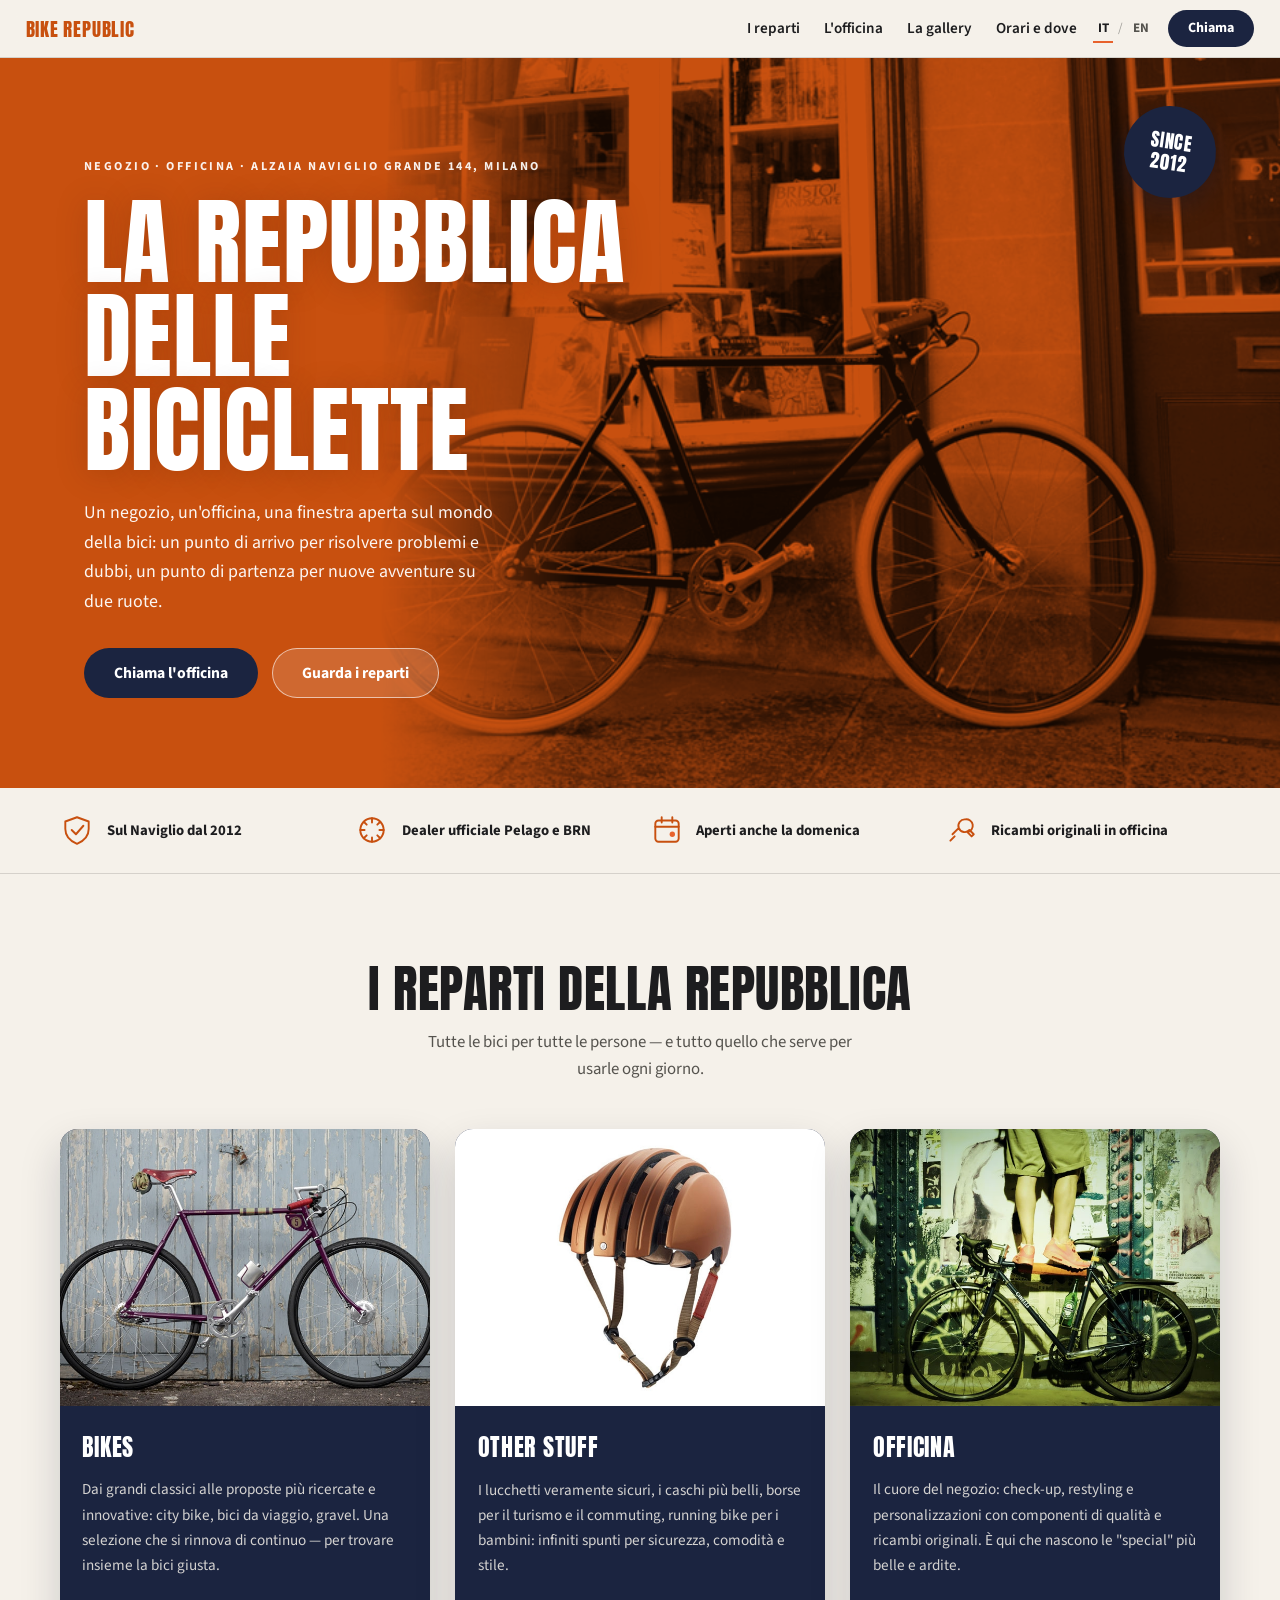
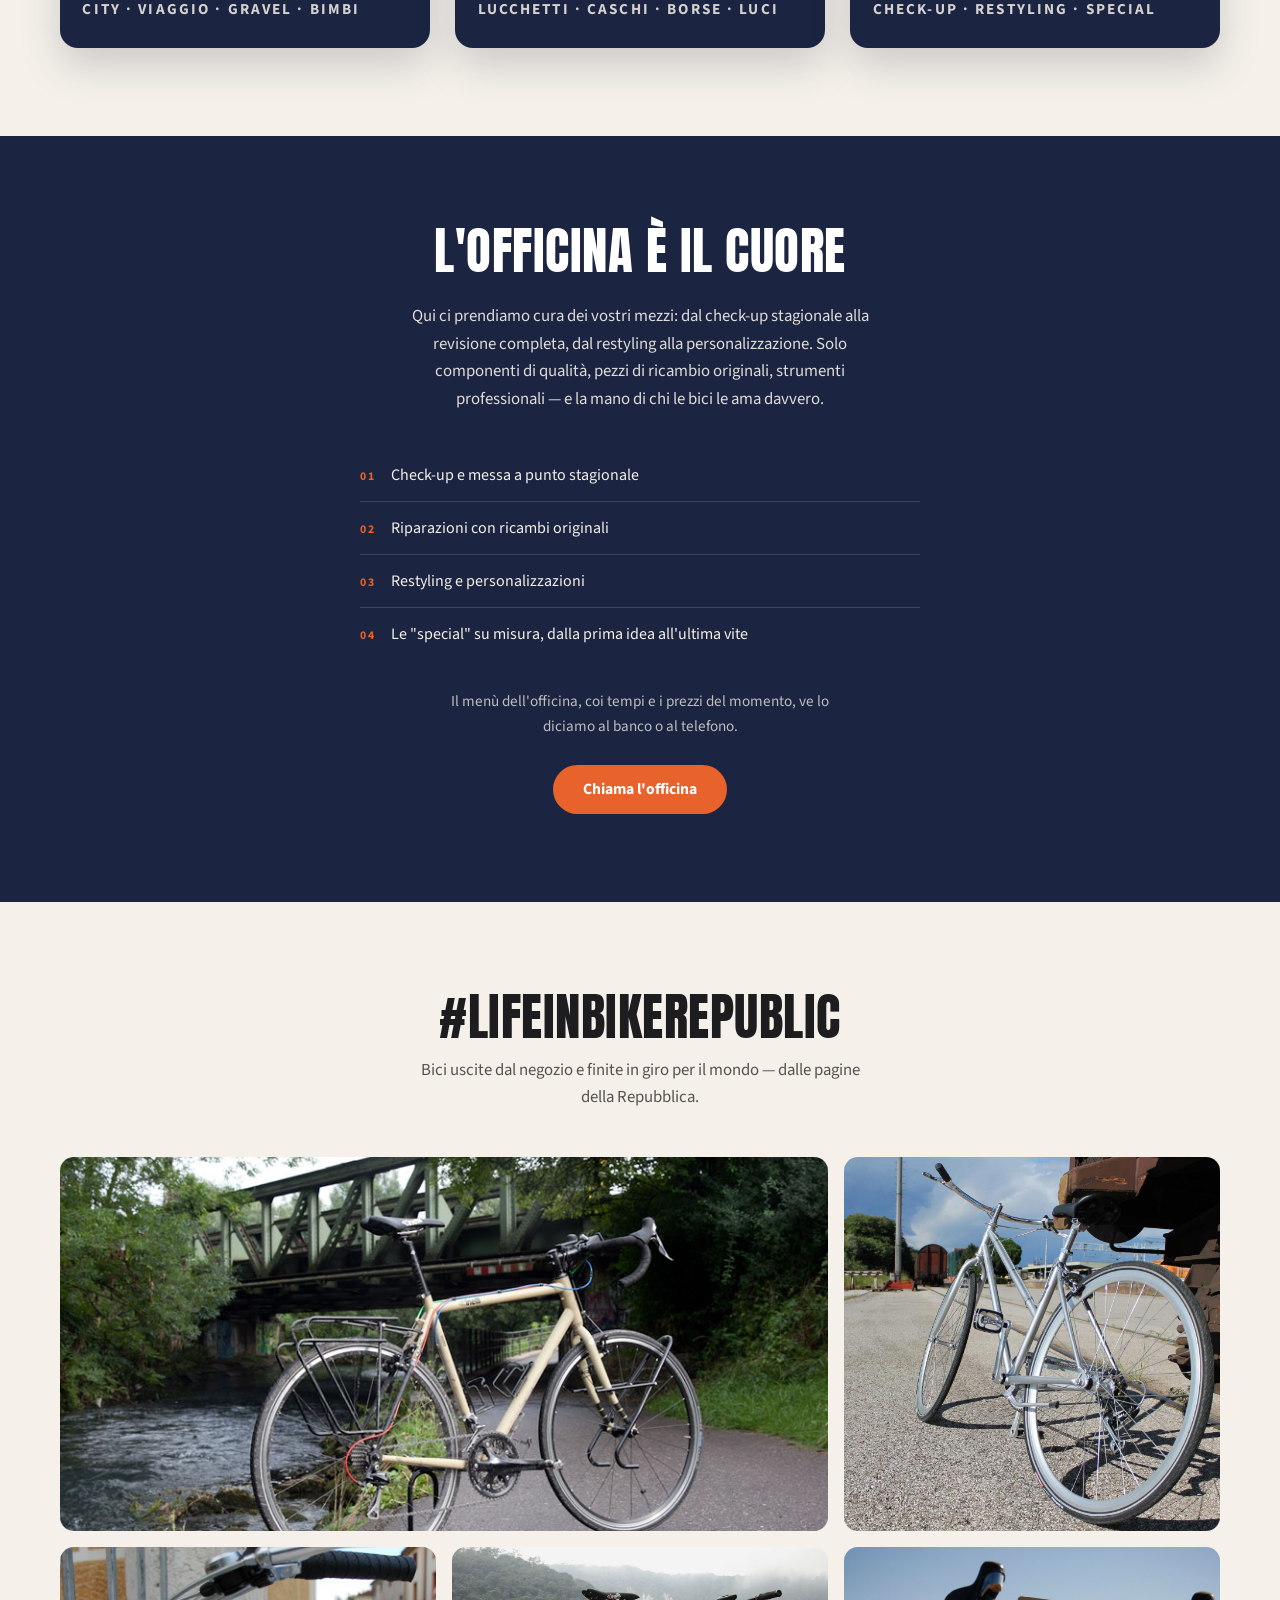
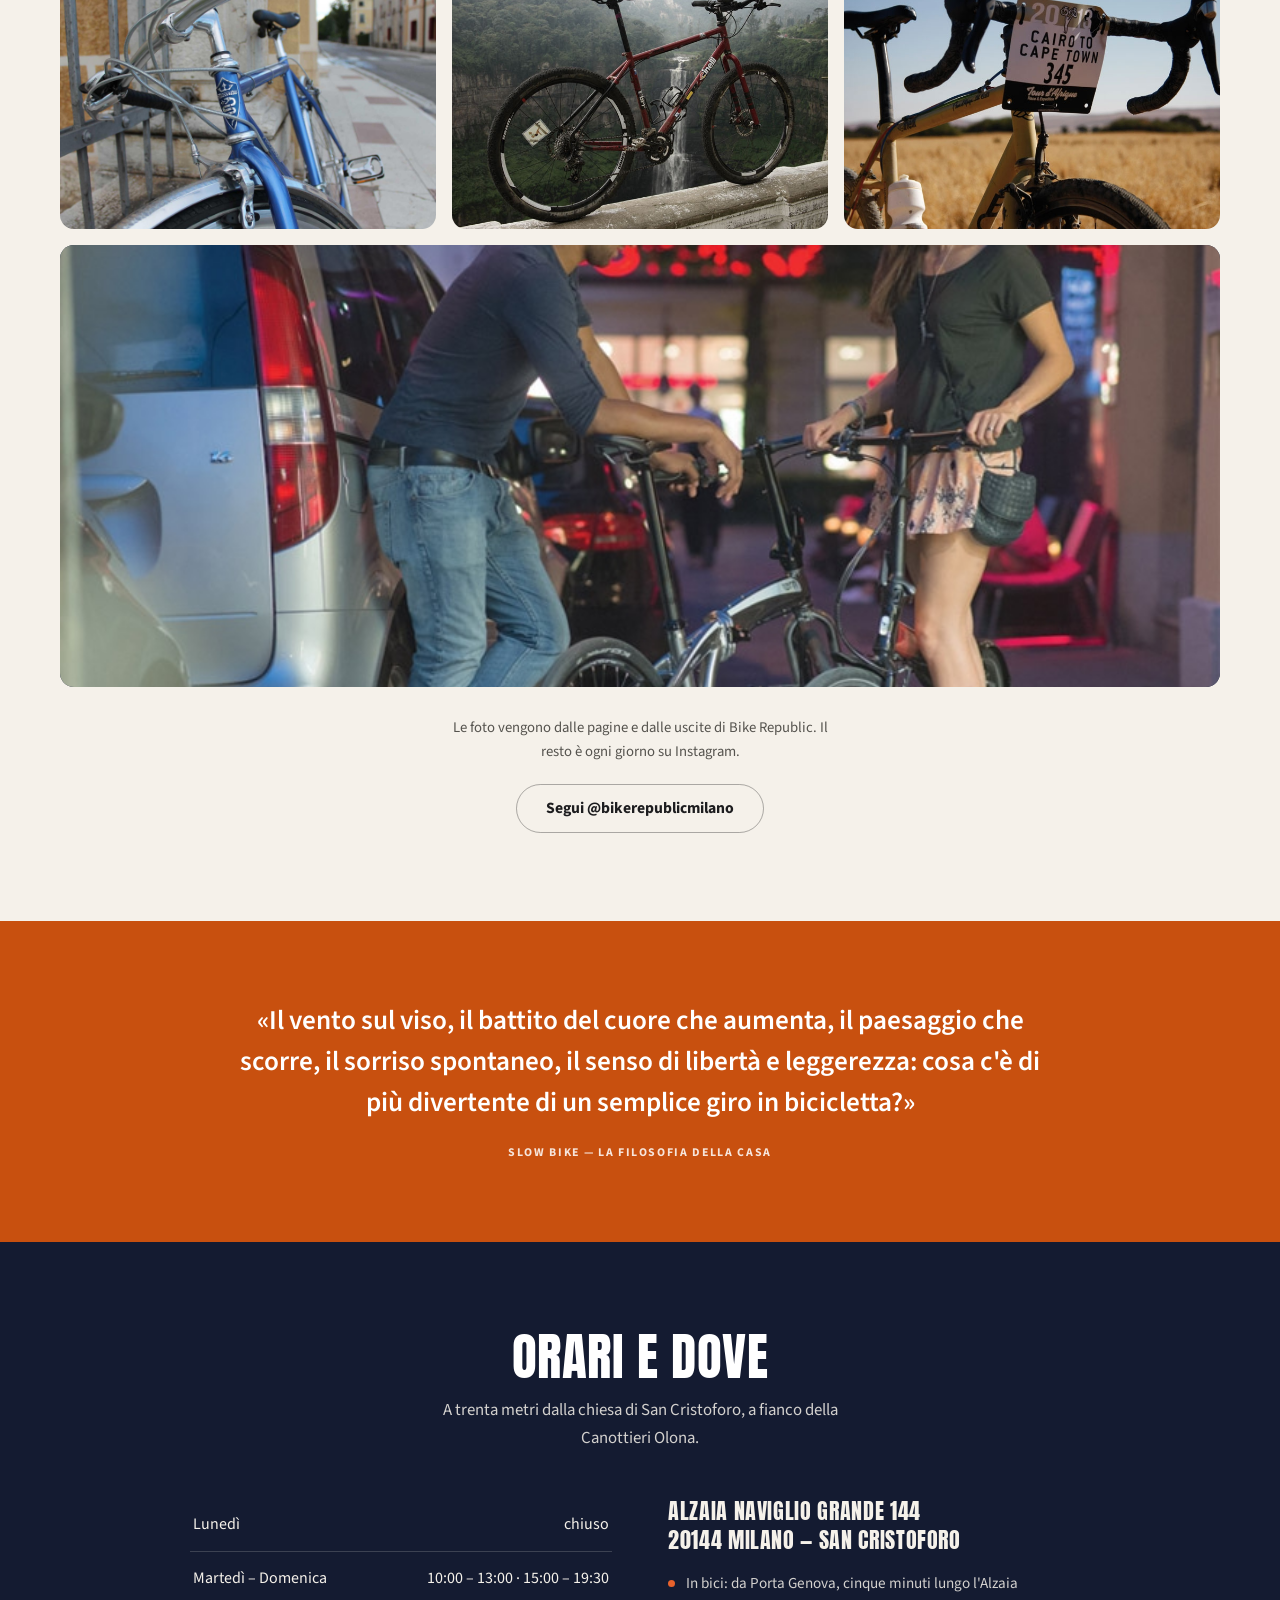
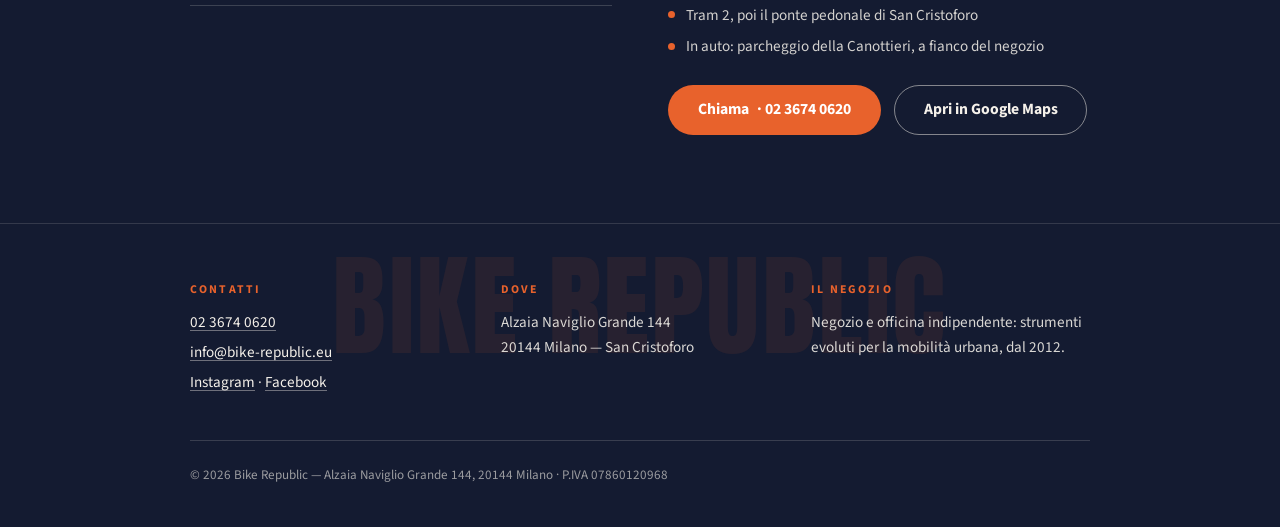
==== index.html @ 8f2ee20e "Sito vetrina Bike Republic: layout bold su brand vero, hero duotone, gallery #lifeinbikerepublic, IT" ====
<!DOCTYPE html>
<html lang="it">
<head>
  <meta charset="UTF-8">
  <meta name="viewport" content="width=device-width, initial-scale=1.0">
  <title>Bike Republic — Negozio e officina di biciclette sul Naviglio Grande, Milano | Since 2012</title>
  <meta name="description" content="Bike Republic: negozio e officina di biciclette indipendente sull'Alzaia Naviglio Grande 144, Milano. Dal 2012 strumenti evoluti per la mobilità urbana: city bike, bici da viaggio, accessori e un'officina con ricambi originali. Aperti anche la domenica.">
  <meta property="og:title" content="Bike Republic — La Repubblica delle Biciclette · Milano">
  <meta property="og:description" content="Negozio e officina indipendente sul Naviglio Grande, dal 2012. Dealer ufficiale Pelago e BRN, aperti anche la domenica.">
  <meta property="og:type" content="website">
  <meta property="og:locale" content="it_IT">
  <meta property="og:url" content="https://rotenzark.github.io/bike-republic/">
  <meta property="og:image" content="https://rotenzark.github.io/bike-republic/og-image.png">
  <meta name="twitter:card" content="summary_large_image">
  <link rel="canonical" href="https://rotenzark.github.io/bike-republic/">
  <meta name="theme-color" content="#E8622C">
  <link rel="icon" href="favicon.svg?v=1" type="image/svg+xml">
  <link rel="icon" href="favicon-32.png?v=1" type="image/png" sizes="32x32">
  <link rel="apple-touch-icon" href="apple-touch-icon.png?v=1">
  <script>document.documentElement.classList.add('js')</script>
  <link rel="preconnect" href="https://fonts.googleapis.com">
  <link rel="preconnect" href="https://fonts.gstatic.com" crossorigin>
  <link href="https://fonts.googleapis.com/css2?family=Anton&family=Source+Sans+3:wght@400;600;700&display=swap" rel="stylesheet">
  <link rel="stylesheet" href="css/style.css?v=1">
  <script type="application/ld+json">
  {
    "@context": "https://schema.org",
    "@type": "BikeStore",
    "name": "Bike Republic",
    "description": "Negozio e officina di biciclette indipendente sul Naviglio Grande, Milano, dal 2012: city bike, bici da viaggio, accessori e officina con ricambi originali. Dealer ufficiale Pelago Bicycles e BRN.",
    "telephone": "+390236740620",
    "email": "info@bike-republic.eu",
    "priceRange": "€€",
    "url": "https://rotenzark.github.io/bike-republic/",
    "image": "https://rotenzark.github.io/bike-republic/og-image.png",
    "sameAs": [
      "https://www.instagram.com/bikerepublicmilano/",
      "https://www.facebook.com/bikerepublicmilano/"
    ],
    "address": {
      "@type": "PostalAddress",
      "streetAddress": "Alzaia Naviglio Grande 144",
      "addressLocality": "Milano",
      "postalCode": "20144",
      "addressRegion": "MI",
      "addressCountry": "IT"
    },
    "areaServed": "Milano Navigli",
    "hasMap": "https://www.google.com/maps/search/?api=1&query=Alzaia+Naviglio+Grande+144%2C+Milano",
    "openingHoursSpecification": [
      { "@type": "OpeningHoursSpecification", "dayOfWeek": ["Tuesday","Wednesday","Thursday","Friday","Saturday","Sunday"], "opens": "10:00", "closes": "13:00" },
      { "@type": "OpeningHoursSpecification", "dayOfWeek": ["Tuesday","Wednesday","Thursday","Friday","Saturday","Sunday"], "opens": "15:00", "closes": "19:30" }
    ]
  }
  </script>
</head>
<body>

  <!-- ============ INTRO "IL TIMBRO DELLA REPUBBLICA" ============ -->
  <div class="intro" id="intro" aria-hidden="true">
    <div class="intro-scena">
      <svg class="intro-timbro" viewBox="0 0 200 200" fill="none" focusable="false">
        <defs>
          <path id="cerchio-testo" d="M100,100 m-72,0 a72,72 0 1,1 144,0 a72,72 0 1,1 -144,0"/>
        </defs>
        <circle class="t-anello" cx="100" cy="100" r="92"/>
        <circle class="t-anello t-fine" cx="100" cy="100" r="56"/>
        <text class="t-testo">
          <textPath href="#cerchio-testo" startOffset="0%" textLength="452" lengthAdjust="spacing">BIKE REPUBLIC · MILANO · SINCE 2012 ·</textPath>
        </text>
        <g class="t-bici">
          <circle cx="78" cy="112" r="16"/>
          <circle cx="126" cy="112" r="16"/>
          <path d="M78 112 L94 88 L114 88 L126 112 M94 88 L102 112 L78 112 M110 82 L118 82 M90 84 L98 84"/>
        </g>
      </svg>
      <p class="intro-riga">La Repubblica delle Biciclette</p>
    </div>
  </div>
  <noscript><style>.intro { display: none; }</style></noscript>

  <a class="skip-link" href="#top" data-i18n="skip">Salta al contenuto</a>

  <header class="topbar">
    <a class="wordmark" href="#top" aria-label="Bike Republic — torna su" data-i18n-aria="aria_top">Bike Republic</a>
    <nav class="nav" aria-label="Navigazione principale" data-i18n-aria="aria_nav">
      <button class="nav-toggle" aria-expanded="false" aria-controls="nav-menu">
        <span class="nav-toggle-bar" aria-hidden="true"></span>
        <span data-i18n="menu">Menu</span>
      </button>
      <ul class="nav-menu" id="nav-menu">
        <li><a href="#reparti" data-i18n="nav_shop">I reparti</a></li>
        <li><a href="#officina" data-i18n="nav_workshop">L'officina</a></li>
        <li><a href="#gallery" data-i18n="nav_gallery">La gallery</a></li>
        <li><a href="#orari" data-i18n="nav_hours">Orari e dove</a></li>
      </ul>
    </nav>
    <div class="topbar-actions">
      <div class="lang-switch" role="group" aria-label="Lingua / Language">
        <button class="lang-btn is-active" data-lang="it" aria-pressed="true">IT</button>
        <span class="lang-sep" aria-hidden="true">/</span>
        <button class="lang-btn" data-lang="en" aria-pressed="false">EN</button>
      </div>
      <a class="btn btn-navy btn-small" href="tel:+390236740620">
        <span data-i18n="call_short">Chiama</span>
      </a>
    </div>
  </header>

  <main id="top">

    <!-- ============ HERO DUOTONE ============ -->
    <section class="hero">
      <div class="hero-duotone" aria-hidden="true">
        <img src="assets/img/hero-bici.jpg" alt="" width="1200" height="900">
      </div>
      <span class="hero-bollo" aria-hidden="true">SINCE<br>2012</span>
      <div class="hero-contenuto">
        <p class="eyebrow" data-i18n="hero_eyebrow">Negozio · officina · Alzaia Naviglio Grande 144, Milano</p>
        <h1 class="hero-titolo" data-i18n="hero_title">La Repubblica delle Biciclette</h1>
        <p class="hero-lead" data-i18n="hero_lead">Un negozio, un'officina, una finestra aperta sul mondo della bici: un punto di arrivo per risolvere problemi e dubbi, un punto di partenza per nuove avventure su due ruote.</p>
        <div class="hero-cta">
          <a class="btn btn-navy" href="tel:+390236740620" data-i18n="call_cta">Chiama l'officina</a>
          <a class="btn btn-velo" href="#reparti" data-i18n="shop_cta">Guarda i reparti</a>
        </div>
      </div>
    </section>

    <!-- ============ FASCIA TRUST ============ -->
    <section class="fiducia">
      <ul class="fiducia-lista">
        <li class="fiducia-voce reveal">
          <svg class="f-icona" viewBox="0 0 32 32" fill="none" aria-hidden="true"><path d="M16 4 L27 8 V15 C27 22 22 26.5 16 29 C10 26.5 5 22 5 15 V8 Z"/><path d="M11 16 L15 20 L22 12"/></svg>
          <p data-i18n="tr1">Sul Naviglio dal 2012</p>
        </li>
        <li class="fiducia-voce reveal">
          <svg class="f-icona" viewBox="0 0 32 32" fill="none" aria-hidden="true"><circle cx="16" cy="16" r="11"/><path d="M16 5 V9 M16 23 V27 M5 16 H9 M23 16 H27 M8.2 8.2 L11 11 M21 21 L23.8 23.8 M23.8 8.2 L21 11 M11 21 L8.2 23.8"/></svg>
          <p data-i18n="tr2">Dealer ufficiale Pelago e BRN</p>
        </li>
        <li class="fiducia-voce reveal">
          <svg class="f-icona" viewBox="0 0 32 32" fill="none" aria-hidden="true"><rect x="5" y="7" width="22" height="20" rx="3"/><path d="M5 13 H27 M11 4 V9 M21 4 V9"/><circle class="pieno" cx="21" cy="20" r="2.5"/></svg>
          <p data-i18n="tr3">Aperti anche la domenica</p>
        </li>
        <li class="fiducia-voce reveal">
          <svg class="f-icona" viewBox="0 0 32 32" fill="none" aria-hidden="true"><path d="M20 6 a6 6 0 1 0 4 10 l4 4 -2 2 -4 -4 a6 6 0 0 0 -2 -12 Z M8 20 L14 14"/><path d="M6 26 L10 22"/></svg>
          <p data-i18n="tr4">Ricambi originali in officina</p>
        </li>
      </ul>
    </section>

    <!-- ============ I REPARTI ============ -->
    <section class="sezione" id="reparti">
      <h2 class="sezione-titolo" data-i18n="rep_title">I reparti della Repubblica</h2>
      <p class="sezione-sub" data-i18n="rep_sub">Tutte le bici per tutte le persone — e tutto quello che serve per usarle ogni giorno.</p>

      <div class="reparti">
        <article class="reparto reveal">
          <div class="reparto-foto"><img src="assets/img/card-bikes.jpg" alt="Bicicletta classica bordeaux appoggiata a una porta di legno azzurra" data-i18n-alt="rp1_alt" width="800" height="600"></div>
          <div class="reparto-corpo">
            <h3 data-i18n="rp1_t">Bikes</h3>
            <p data-i18n="rp1_p">Dai grandi classici alle proposte più ricercate e innovative: city bike, bici da viaggio, gravel. Una selezione che si rinnova di continuo — per trovare insieme la bici giusta.</p>
            <p class="reparto-tag mono" data-i18n="rp1_tag">City · viaggio · gravel · bimbi</p>
          </div>
        </article>
        <article class="reparto reveal">
          <div class="reparto-foto"><img src="assets/img/card-stuff.jpg" alt="Casco pieghevole in pelle color cuoio" data-i18n-alt="rp2_alt" width="800" height="600"></div>
          <div class="reparto-corpo">
            <h3 data-i18n="rp2_t">Other Stuff</h3>
            <p data-i18n="rp2_p">I lucchetti veramente sicuri, i caschi più belli, borse per il turismo e il commuting, running bike per i bambini: infiniti spunti per sicurezza, comodità e stile.</p>
            <p class="reparto-tag mono" data-i18n="rp2_tag">Lucchetti · caschi · borse · luci</p>
          </div>
        </article>
        <article class="reparto reveal">
          <div class="reparto-foto"><img src="assets/img/card-officina.jpg" alt="Bicicletta da viaggio in un angolo urbano notturno" data-i18n-alt="rp3_alt" width="800" height="600"></div>
          <div class="reparto-corpo">
            <h3 data-i18n="rp3_t">Officina</h3>
            <p data-i18n="rp3_p">Il cuore del negozio: check-up, restyling e personalizzazioni con componenti di qualità e ricambi originali. È qui che nascono le "special" più belle e ardite.</p>
            <p class="reparto-tag mono" data-i18n="rp3_tag">Check-up · restyling · special</p>
          </div>
        </article>
      </div>
    </section>

    <!-- ============ L'OFFICINA ============ -->
    <section class="officina" id="officina">
      <div class="officina-inner">
        <h2 class="sezione-titolo sezione-titolo-chiara" data-i18n="ws_title">L'officina è il cuore</h2>
        <p class="officina-testo" data-i18n="ws_p1">Qui ci prendiamo cura dei vostri mezzi: dal check-up stagionale alla revisione completa, dal restyling alla personalizzazione. Solo componenti di qualità, pezzi di ricambio originali, strumenti professionali — e la mano di chi le bici le ama davvero.</p>
        <ul class="officina-voci">
          <li><span class="ov-num mono">01</span><span data-i18n="ws_s1">Check-up e messa a punto stagionale</span></li>
          <li><span class="ov-num mono">02</span><span data-i18n="ws_s2">Riparazioni con ricambi originali</span></li>
          <li><span class="ov-num mono">03</span><span data-i18n="ws_s3">Restyling e personalizzazioni</span></li>
          <li><span class="ov-num mono">04</span><span data-i18n="ws_s4">Le "special" su misura, dalla prima idea all'ultima vite</span></li>
        </ul>
        <p class="officina-nota" data-i18n="ws_note">Il menù dell'officina, coi tempi e i prezzi del momento, ve lo diciamo al banco o al telefono.</p>
        <a class="btn btn-arancio" href="tel:+390236740620" data-i18n="call_cta">Chiama l'officina</a>
      </div>
    </section>

    <!-- ============ LA GALLERY ============ -->
    <section class="sezione" id="gallery">
      <h2 class="sezione-titolo" data-i18n="gal_title">#lifeinbikerepublic</h2>
      <p class="sezione-sub" data-i18n="gal_sub">Bici uscite dal negozio e finite in giro per il mondo — dalle pagine della Repubblica.</p>
      <div class="galleria">
        <figure class="g-foto g-larga reveal"><img src="assets/img/g-fiume.jpg" alt="Bici da viaggio color crema appoggiata a un muretto lungo un fiume, con un ponte di ferro alle spalle" data-i18n-alt="g1_alt" width="1200" height="800"></figure>
        <figure class="g-foto reveal"><img src="assets/img/g-cromata.jpg" alt="City bike cromata su una strada sterrata" data-i18n-alt="g2_alt" width="800" height="600"></figure>
        <figure class="g-foto reveal"><img src="assets/img/g-blu.jpg" alt="Dettaglio del manubrio di una city bike azzurra in strada" data-i18n-alt="g3_alt" width="800" height="600"></figure>
        <figure class="g-foto reveal"><img src="assets/img/g-canyon.jpg" alt="Mountain bike rossa davanti a un canyon con cascata" data-i18n-alt="g4_alt" width="800" height="600"></figure>
        <figure class="g-foto reveal"><img src="assets/img/g-cairo.jpg" alt="Bici da viaggio con targa Cairo to Cape Town in un campo di grano" data-i18n-alt="g5_alt" width="800" height="600"></figure>
        <figure class="g-foto g-piena reveal"><img src="assets/img/g-pieghevole.jpg" alt="Due persone di sera caricano una bici pieghevole vicino a un furgone" data-i18n-alt="g6_alt" width="1200" height="800"></figure>
      </div>
      <p class="galleria-nota" data-i18n="gal_note">Le foto vengono dalle pagine e dalle uscite di Bike Republic. Il resto è ogni giorno su Instagram.</p>
      <div class="galleria-cta">
        <a class="btn btn-quieto" href="https://www.instagram.com/bikerepublicmilano/" target="_blank" rel="noopener" data-i18n="ig_cta">Segui @bikerepublicmilano</a>
      </div>
    </section>

    <!-- ============ SLOW BIKE ============ -->
    <section class="slowbike">
      <blockquote class="slowbike-inner">
        <p data-i18n="slow_q">«Il vento sul viso, il battito del cuore che aumenta, il paesaggio che scorre, il sorriso spontaneo, il senso di libertà e leggerezza: cosa c'è di più divertente di un semplice giro in bicicletta?»</p>
        <cite class="mono" data-i18n="slow_c">Slow bike — la filosofia della casa</cite>
      </blockquote>
    </section>

    <!-- ============ ORARI E DOVE ============ -->
    <section class="sezione sezione-scura" id="orari">
      <h2 class="sezione-titolo sezione-titolo-chiara" data-i18n="hours_title">Orari e dove</h2>
      <p class="sezione-sub sezione-sub-chiara" data-i18n="hours_sub">A trenta metri dalla chiesa di San Cristoforo, a fianco della Canottieri Olona.</p>
      <div class="orari-dove">
        <table class="orari-tabella">
          <caption class="visually-hidden" data-i18n="hours_caption">Orari di apertura</caption>
          <tbody>
            <tr><th scope="row" data-i18n="mon">Lunedì</th><td data-i18n="closed">chiuso</td></tr>
            <tr><th scope="row" data-i18n="tuesun">Martedì – Domenica</th><td>10:00 – 13:00 · 15:00 – 19:30</td></tr>
          </tbody>
        </table>
        <div class="dove">
          <address class="dove-indirizzo">
            Alzaia Naviglio Grande 144<br>
            20144 Milano — San Cristoforo
          </address>
          <ul class="dove-come">
            <li data-i18n="come1">In bici: da Porta Genova, cinque minuti lungo l'Alzaia</li>
            <li data-i18n="come2">Tram 2, poi il ponte pedonale di San Cristoforo</li>
            <li data-i18n="come3">In auto: parcheggio della Canottieri, a fianco del negozio</li>
          </ul>
          <div class="dove-azioni">
            <a class="btn btn-arancio" href="tel:+390236740620"><span data-i18n="call_cta2">Chiama</span>&nbsp;· 02 3674 0620</a>
            <a class="btn btn-quieto-chiaro" href="https://www.google.com/maps/search/?api=1&query=Alzaia+Naviglio+Grande+144%2C+Milano" target="_blank" rel="noopener" data-i18n="maps">Apri in Google Maps</a>
          </div>
        </div>
      </div>
    </section>

  </main>

  <!-- ============ FOOTER ============ -->
  <footer class="footer">
    <p class="footer-wordmark" aria-hidden="true">Bike Republic</p>
    <div class="footer-cols">
      <div>
        <h3 data-i18n="f_contacts">Contatti</h3>
        <p><a href="tel:+390236740620">02 3674 0620</a></p>
        <p><a href="mailto:info@bike-republic.eu">info@bike-republic.eu</a></p>
        <p><a href="https://www.instagram.com/bikerepublicmilano/" target="_blank" rel="noopener">Instagram</a> · <a href="https://www.facebook.com/bikerepublicmilano/" target="_blank" rel="noopener">Facebook</a></p>
      </div>
      <div>
        <h3 data-i18n="f_where">Dove</h3>
        <p>Alzaia Naviglio Grande 144<br>20144 Milano — San Cristoforo</p>
      </div>
      <div>
        <h3 data-i18n="f_what">Il negozio</h3>
        <p data-i18n="f_line">Negozio e officina indipendente: strumenti evoluti per la mobilità urbana, dal 2012.</p>
      </div>
    </div>
    <p class="footer-legal">© <span data-current-year>2026</span> Bike Republic — Alzaia Naviglio Grande 144, 20144 Milano · P.IVA 07860120968</p>
  </footer>

  <script src="js/main.js?v=1"></script>
</body>
</html>
---- css/style.css ----
/* ==========================================================================
   Bike Republic — Alzaia Naviglio Grande 144, Milano
   Layout bold su brand vero: terracotta del logo + navy, hero duotone,
   fascia trust, card reparto scure, gallery #lifeinbikerepublic.
   ========================================================================== */

:root {
  --carta: #F5F1EA;
  --inchiostro: #1D1D1F;
  --grigio: #55534E;
  --arancio: #C8500F;
  --arancio-vivo: #E8622C;
  --arancio-testo: #2A1608;
  --navy: #1B2440;
  --navy-fondo: #141B31;
  --salvia: #A9B4A2;
  --linea: rgba(29, 29, 31, .15);
  --font-display: "Anton", "Arial Narrow", sans-serif;
  --font-testo: "Source Sans 3", "Helvetica Neue", Arial, sans-serif;
}

/* ---------- reset ---------- */

*, *::before, *::after { box-sizing: border-box; }

html {
  scroll-behavior: smooth;
  -webkit-text-size-adjust: 100%;
}

body {
  margin: 0;
  font-family: var(--font-testo);
  font-size: 1.02rem;
  line-height: 1.65;
  color: var(--inchiostro);
  background: var(--carta);
}

img { max-width: 100%; height: auto; display: block; }

h1, h2, h3, p, ul, blockquote, figure { margin: 0; }
ul { padding: 0; list-style: none; }
figure { padding: 0; }

a { color: inherit; }

:focus-visible {
  outline: 2px solid var(--arancio);
  outline-offset: 3px;
  border-radius: 2px;
}

.hero :focus-visible,
.officina :focus-visible,
.sezione-scura :focus-visible,
.footer :focus-visible {
  outline-color: #fff;
}

.visually-hidden {
  position: absolute;
  width: 1px; height: 1px;
  margin: -1px; padding: 0;
  overflow: hidden;
  clip: rect(0 0 0 0);
  white-space: nowrap;
  border: 0;
}

.skip-link {
  position: absolute;
  top: -100px; left: 1rem;
  z-index: 2000;
  padding: .6rem 1rem;
  background: var(--inchiostro);
  color: var(--carta);
  border-radius: 4px;
  text-decoration: none;
}
.skip-link:focus { top: .5rem; }

.mono {
  font-weight: 700;
  font-size: .74rem;
  letter-spacing: .14em;
  text-transform: uppercase;
}

/* ---------- bottoni ---------- */

.btn {
  display: inline-flex;
  align-items: center;
  justify-content: center;
  gap: .35em;
  padding: .9rem 1.8rem;
  border: 1px solid transparent;
  border-radius: 999px;
  font-family: var(--font-testo);
  font-weight: 700;
  font-size: .98rem;
  line-height: 1.2;
  text-decoration: none;
  cursor: pointer;
  transition: background-color .2s ease, border-color .2s ease, color .2s ease, transform .15s ease;
}
.btn:hover { transform: translateY(-1px); }
.btn:active { transform: translateY(0); }

.btn-small { padding: .55rem 1.2rem; font-size: .88rem; }

.btn-navy { background: var(--navy); color: #fff; }
.btn-navy:hover { background: var(--navy-fondo); }

.btn-arancio { background: var(--arancio-vivo); color: #fff; }
.btn-arancio:hover { background: var(--arancio); }

.btn-velo {
  background: rgba(255, 255, 255, .14);
  color: #fff;
  border-color: rgba(255, 255, 255, .6);
}
.btn-velo:hover { border-color: #fff; background: rgba(255, 255, 255, .22); }

.btn-quieto {
  background: transparent;
  color: var(--inchiostro);
  border-color: rgba(29, 29, 31, .35);
}
.btn-quieto:hover { border-color: var(--inchiostro); }

.btn-quieto-chiaro {
  background: transparent;
  color: var(--carta);
  border-color: rgba(245, 241, 234, .5);
}
.btn-quieto-chiaro:hover { border-color: var(--carta); }

/* ---------- intro "il timbro della repubblica" ---------- */

.intro {
  position: fixed;
  inset: 0;
  z-index: 1000;
  display: flex;
  align-items: center;
  justify-content: center;
  padding: 1.5rem;
  background: var(--navy);
  transition: opacity .55s ease;
}
.intro--via { opacity: 0; }

.intro-scena { text-align: center; }

.intro-timbro {
  width: clamp(170px, 32vw, 230px);
  height: auto;
  margin: 0 auto;
  animation: timbra .7s cubic-bezier(.2, 1.4, .4, 1) .15s both;
}

.t-anello {
  stroke: var(--arancio-vivo);
  stroke-width: 5;
}
.t-fine { stroke-width: 2; }

.t-testo {
  font-family: var(--font-testo);
  font-weight: 700;
  font-size: 13.5px;
  letter-spacing: .24em;
  fill: var(--arancio-vivo);
}

.t-bici circle,
.t-bici path {
  stroke: var(--arancio-vivo);
  stroke-width: 3;
  stroke-linecap: round;
  stroke-linejoin: round;
}

@keyframes timbra {
  0%   { opacity: 0; transform: scale(1.7) rotate(-14deg); }
  100% { opacity: 1; transform: scale(1) rotate(-6deg); }
}

.intro-riga {
  margin-top: 1.3rem;
  font-weight: 700;
  font-size: .78rem;
  letter-spacing: .24em;
  text-transform: uppercase;
  color: rgba(245, 241, 234, .85);
  opacity: 0;
  animation: sale .5s ease-out .9s forwards;
}

@keyframes sale {
  from { opacity: 0; transform: translateY(10px); }
  to   { opacity: 1; transform: none; }
}

.intro-lock { overflow: hidden; }

/* ---------- topbar ---------- */

.topbar {
  position: sticky;
  top: 0;
  z-index: 100;
  display: flex;
  align-items: center;
  gap: 1rem;
  padding: .65rem clamp(1rem, 3vw, 1.6rem);
  background: rgba(245, 241, 234, .93);
  -webkit-backdrop-filter: blur(8px);
  backdrop-filter: blur(8px);
  border-bottom: 1px solid var(--linea);
}

.wordmark {
  font-family: var(--font-display);
  font-size: 1.2rem;
  letter-spacing: .04em;
  text-transform: uppercase;
  text-decoration: none;
  color: var(--arancio);
  white-space: nowrap;
}

.nav { margin-left: auto; }

.nav-toggle {
  display: none;
  align-items: center;
  gap: .5rem;
  padding: .45rem .9rem;
  background: transparent;
  border: 1px solid rgba(29, 29, 31, .35);
  border-radius: 999px;
  font-family: var(--font-testo);
  font-weight: 700;
  font-size: .85rem;
  color: var(--inchiostro);
  cursor: pointer;
}

.nav-toggle-bar {
  width: 16px;
  height: 2px;
  background: currentColor;
  box-shadow: 0 5px 0 currentColor, 0 -5px 0 currentColor;
}

.nav-menu {
  display: flex;
  align-items: center;
  gap: clamp(.9rem, 2vw, 1.5rem);
}

.nav-menu a {
  font-size: .95rem;
  font-weight: 600;
  text-decoration: none;
  color: var(--inchiostro);
  padding: .3rem 0;
  border-bottom: 2px solid transparent;
}
.nav-menu a:hover { border-bottom-color: var(--arancio-vivo); }

.topbar-actions {
  display: flex;
  align-items: center;
  gap: .9rem;
}

.lang-switch {
  display: flex;
  align-items: center;
  gap: .3rem;
  font-size: .82rem;
}

.lang-btn {
  background: none;
  border: none;
  padding: .25rem .3rem;
  font-family: var(--font-testo);
  font-weight: 700;
  font-size: .82rem;
  color: var(--grigio);
  cursor: pointer;
  border-bottom: 2px solid transparent;
}
.lang-btn.is-active {
  color: var(--inchiostro);
  border-bottom-color: var(--arancio-vivo);
}
.lang-sep { color: rgba(29, 29, 31, .4); }

@media (max-width: 920px) {
  .nav-toggle { display: inline-flex; }
  .nav-menu {
    display: none;
    position: absolute;
    top: 100%;
    left: 0; right: 0;
    flex-direction: column;
    align-items: stretch;
    gap: 0;
    padding: .6rem 1.2rem 1rem;
    background: var(--carta);
    border-bottom: 1px solid var(--linea);
    box-shadow: 0 14px 28px rgba(29, 29, 31, .12);
  }
  .nav.is-open .nav-menu { display: flex; }
  .nav-menu a {
    padding: .7rem .2rem;
    border-bottom: 1px solid rgba(29, 29, 31, .08);
  }
  .nav-menu li:last-child a { border-bottom-color: transparent; }
}

@media (max-width: 560px) {
  .wordmark { font-size: 1rem; }
  .topbar { gap: .6rem; }
}

/* ---------- hero duotone ---------- */

.hero {
  position: relative;
  background: var(--arancio);
  color: #fff;
  overflow: hidden;
}

.hero-duotone {
  position: absolute;
  inset: 0;
  display: flex;
  align-items: center;
  justify-content: flex-end;
}

.hero-duotone img {
  width: min(72%, 900px);
  height: 100%;
  object-fit: cover;
  object-position: center;
  filter: grayscale(1) contrast(1.08) brightness(1.02);
  mix-blend-mode: multiply;
  opacity: .9;
  -webkit-mask-image: linear-gradient(to right, transparent 0%, black 22%);
  mask-image: linear-gradient(to right, transparent 0%, black 22%);
}

.hero-bollo {
  position: absolute;
  top: clamp(1.4rem, 4vw, 3rem);
  right: clamp(1.4rem, 5vw, 4rem);
  z-index: 2;
  display: inline-flex;
  align-items: center;
  justify-content: center;
  width: 92px;
  height: 92px;
  border-radius: 50%;
  background: var(--navy);
  color: #fff;
  font-family: var(--font-display);
  font-size: 1.15rem;
  line-height: 1.15;
  letter-spacing: .05em;
  text-align: center;
  transform: rotate(8deg);
  box-shadow: 0 10px 26px rgba(20, 27, 49, .35);
}

.hero-contenuto {
  position: relative;
  z-index: 1;
  max-width: 1160px;
  margin: 0 auto;
  padding: clamp(4.5rem, 11vh, 7.5rem) 1.5rem clamp(4rem, 10vh, 6.5rem);
}

.eyebrow {
  font-weight: 700;
  font-size: .76rem;
  letter-spacing: .2em;
  text-transform: uppercase;
  color: rgba(255, 255, 255, .92);
}

.hero-titolo {
  margin-top: 1.1rem;
  max-width: 12ch;
  font-family: var(--font-display);
  font-weight: 400;
  font-size: clamp(2.9rem, 9vw, 6rem);
  line-height: .98;
  letter-spacing: .01em;
  text-transform: uppercase;
  color: #fff;
  text-shadow: 0 3px 30px rgba(90, 30, 0, .25);
}

.hero-lead {
  max-width: 46ch;
  margin-top: 1.3rem;
  font-size: 1.12rem;
  color: rgba(255, 255, 255, .95);
}

.hero-cta {
  display: flex;
  flex-wrap: wrap;
  gap: .9rem;
  margin-top: 2rem;
}

@media (max-width: 720px) {
  .hero-duotone img {
    width: 100%;
    opacity: .45;
    -webkit-mask-image: none;
    mask-image: none;
  }
  .hero-bollo { width: 74px; height: 74px; font-size: .95rem; }
}

/* ---------- fascia trust ---------- */

.fiducia {
  background: var(--carta);
  border-bottom: 1px solid var(--linea);
  padding: 1.6rem 1.5rem;
}

.fiducia-lista {
  display: grid;
  grid-template-columns: repeat(4, 1fr);
  gap: 1.2rem;
  max-width: 1160px;
  margin: 0 auto;
}

.fiducia-voce {
  display: flex;
  align-items: center;
  gap: .8rem;
}

.f-icona {
  width: 34px;
  height: 34px;
  flex: none;
  stroke: var(--arancio);
  stroke-width: 1.8;
  stroke-linecap: round;
  stroke-linejoin: round;
}
.f-icona .pieno { fill: var(--arancio-vivo); stroke: none; }

.fiducia-voce p {
  font-weight: 700;
  font-size: .92rem;
  line-height: 1.3;
}

@media (max-width: 860px) {
  .fiducia-lista { grid-template-columns: repeat(2, 1fr); }
}
@media (max-width: 480px) {
  .fiducia-lista { grid-template-columns: 1fr; max-width: 300px; }
}

/* ---------- sezioni ---------- */

.sezione {
  padding: clamp(3.5rem, 8vw, 5.5rem) 1.5rem;
}

.sezione-titolo {
  font-family: var(--font-display);
  font-weight: 400;
  font-size: clamp(2rem, 5.5vw, 3.2rem);
  line-height: 1.05;
  letter-spacing: .01em;
  text-transform: uppercase;
  text-align: center;
}

.sezione-titolo-chiara { color: #fff; }

.sezione-sub {
  max-width: 56ch;
  margin: .8rem auto 0;
  font-size: 1.05rem;
  text-align: center;
  color: var(--grigio);
}

.sezione-sub-chiara { color: rgba(245, 241, 234, .85); }

/* ---------- i reparti ---------- */

.reparti {
  display: grid;
  grid-template-columns: repeat(3, 1fr);
  gap: 1.6rem;
  max-width: 1160px;
  margin: 2.8rem auto 0;
}

.reparto {
  display: flex;
  flex-direction: column;
  background: var(--navy);
  color: #fff;
  border-radius: 18px;
  overflow: hidden;
  box-shadow: 0 18px 40px rgba(20, 27, 49, .18);
}

.reparto-foto {
  aspect-ratio: 4 / 3;
  overflow: hidden;
}

.reparto-foto img {
  width: 100%;
  height: 100%;
  object-fit: cover;
  transition: transform .5s ease;
}

@media (prefers-reduced-motion: no-preference) {
  .reparto:hover .reparto-foto img { transform: scale(1.05); }
}

.reparto-corpo {
  display: flex;
  flex-direction: column;
  gap: .6rem;
  padding: 1.4rem 1.4rem 1.6rem;
  flex: 1;
}

.reparto h3 {
  font-family: var(--font-display);
  font-weight: 400;
  font-size: 1.5rem;
  letter-spacing: .03em;
  text-transform: uppercase;
}

.reparto-corpo p {
  font-size: .95rem;
  color: rgba(245, 241, 234, .85);
}

.reparto-tag {
  margin-top: auto;
  padding-top: .6rem;
  color: var(--arancio-vivo);
}

@media (max-width: 900px) {
  .reparti { grid-template-columns: 1fr; max-width: 480px; }
}

/* ---------- l'officina ---------- */

.officina {
  background: var(--navy);
  color: var(--carta);
  padding: clamp(3.5rem, 8vw, 5.5rem) 1.5rem;
}

.officina-inner {
  max-width: 760px;
  margin: 0 auto;
  text-align: center;
}

.officina-testo {
  max-width: 60ch;
  margin: 1.6rem auto 0;
  font-size: 1.05rem;
  color: rgba(245, 241, 234, .9);
}

.officina-voci {
  display: grid;
  max-width: 560px;
  margin: 2.2rem auto 0;
  text-align: left;
}

.officina-voci li {
  display: flex;
  align-items: baseline;
  gap: 1rem;
  padding: .8rem 0;
  border-bottom: 1px solid rgba(245, 241, 234, .16);
  font-size: 1rem;
}
.officina-voci li:last-child { border-bottom: none; }

.ov-num { color: var(--arancio-vivo); }

.officina-nota {
  margin: 1.8rem auto 1.6rem;
  max-width: 52ch;
  font-size: .95rem;
  color: rgba(245, 241, 234, .75);
}

/* ---------- la gallery ---------- */

.galleria {
  display: grid;
  grid-template-columns: repeat(3, 1fr);
  gap: 1rem;
  max-width: 1160px;
  margin: 2.8rem auto 0;
}

.g-foto {
  border-radius: 14px;
  overflow: hidden;
  background: var(--navy);
}

.g-foto img {
  width: 100%;
  height: 100%;
  aspect-ratio: 4 / 3;
  object-fit: cover;
  transition: transform .5s ease;
}

.g-larga { grid-column: span 2; }
.g-larga img { aspect-ratio: 8 / 3.9; }

.g-piena { grid-column: 1 / -1; }
.g-piena img { aspect-ratio: 21 / 8; object-position: center 35%; }

@media (prefers-reduced-motion: no-preference) {
  .g-foto:hover img { transform: scale(1.04); }
}

.galleria-nota {
  margin: 1.8rem auto 0;
  max-width: 56ch;
  text-align: center;
  font-size: .92rem;
  color: var(--grigio);
}

.galleria-cta {
  display: flex;
  justify-content: center;
  margin-top: 1.2rem;
}

@media (max-width: 760px) {
  .galleria { grid-template-columns: 1fr 1fr; }
  .g-larga { grid-column: span 2; }
  .g-larga img { aspect-ratio: 16 / 9; }
}

/* ---------- slow bike ---------- */

.slowbike {
  background: var(--arancio);
  color: #fff;
  padding: clamp(3.5rem, 8vw, 5rem) 1.5rem;
}

.slowbike-inner {
  max-width: 820px;
  margin: 0 auto;
  text-align: center;
}

.slowbike-inner p {
  font-family: var(--font-testo);
  font-weight: 600;
  font-size: clamp(1.25rem, 3vw, 1.7rem);
  line-height: 1.5;
}

.slowbike-inner cite {
  display: block;
  margin-top: 1.2rem;
  font-style: normal;
  color: rgba(255, 255, 255, .85);
}

/* ---------- orari e dove ---------- */

.sezione-scura {
  background: var(--navy-fondo);
  color: var(--carta);
}

.orari-dove {
  display: grid;
  grid-template-columns: minmax(0, 1fr) minmax(0, 1fr);
  gap: clamp(2rem, 5vw, 3.5rem);
  max-width: 900px;
  margin: 2.8rem auto 0;
  align-items: start;
}

.orari-tabella {
  width: 100%;
  border-collapse: collapse;
  font-size: 1rem;
}

.orari-tabella th,
.orari-tabella td {
  padding: .85rem .2rem;
  border-bottom: 1px solid rgba(245, 241, 234, .18);
  text-align: left;
  font-weight: 400;
}

.orari-tabella td { text-align: right; font-variant-numeric: tabular-nums; }

.dove-indirizzo {
  font-family: var(--font-display);
  font-style: normal;
  font-weight: 400;
  font-size: 1.35rem;
  letter-spacing: .03em;
  text-transform: uppercase;
  line-height: 1.35;
}

.dove-come {
  display: grid;
  gap: .4rem;
  margin-top: 1rem;
  font-size: .95rem;
  color: rgba(245, 241, 234, .85);
}

.dove-come li {
  padding-left: 1.1rem;
  position: relative;
}
.dove-come li::before {
  content: "";
  position: absolute;
  left: 0;
  top: .55em;
  width: 7px;
  height: 7px;
  border-radius: 50%;
  background: var(--arancio-vivo);
}

.dove-azioni {
  display: flex;
  flex-wrap: wrap;
  gap: .8rem;
  margin-top: 1.6rem;
}

@media (max-width: 760px) {
  .orari-dove { grid-template-columns: 1fr; max-width: 480px; }
}

/* ---------- footer ---------- */

.footer {
  position: relative;
  padding: 3.5rem 1.5rem 2.5rem;
  background: var(--navy-fondo);
  color: var(--carta);
  border-top: 1px solid rgba(245, 241, 234, .14);
  overflow: hidden;
}

.footer-wordmark {
  position: absolute;
  top: -.6rem;
  left: 50%;
  transform: translateX(-50%);
  font-family: var(--font-display);
  font-size: clamp(3.4rem, 11vw, 7rem);
  letter-spacing: .02em;
  text-transform: uppercase;
  white-space: nowrap;
  color: rgba(232, 98, 44, .09);
  pointer-events: none;
  user-select: none;
}

.footer-cols {
  position: relative;
  display: grid;
  grid-template-columns: repeat(3, 1fr);
  gap: 2rem;
  max-width: 900px;
  margin: 0 auto;
}

.footer-cols h3 {
  font-weight: 700;
  font-size: .74rem;
  letter-spacing: .18em;
  text-transform: uppercase;
  color: var(--arancio-vivo);
  margin-bottom: .7rem;
}

.footer-cols p {
  font-size: .95rem;
  color: rgba(245, 241, 234, .88);
  margin-bottom: .3rem;
}

.footer-cols a {
  color: var(--carta);
  text-decoration-color: rgba(245, 241, 234, .4);
  text-underline-offset: 3px;
}
.footer-cols a:hover { text-decoration-color: var(--carta); }

.footer-legal {
  position: relative;
  max-width: 900px;
  margin: 2.5rem auto 0;
  padding-top: 1.5rem;
  border-top: 1px solid rgba(245, 241, 234, .16);
  font-size: .82rem;
  color: rgba(245, 241, 234, .6);
}

@media (max-width: 760px) {
  .footer-cols { grid-template-columns: 1fr; gap: 1.6rem; }
}

/* ---------- reveal on scroll ---------- */
/* Lo stato nascosto esiste solo se il JS è partito (classe .js sul root)
   e solo se l'utente non preferisce il movimento ridotto. */

@media (prefers-reduced-motion: no-preference) {
  .js .reveal {
    opacity: 0;
    transform: translateY(18px);
    transition: opacity .6s ease, transform .6s ease;
  }
  .js .reveal.is-visible {
    opacity: 1;
    transform: none;
  }
}

@media (prefers-reduced-motion: reduce) {
  html { scroll-behavior: auto; }
  .btn, .btn:hover { transform: none; transition: none; }
  .intro { display: none; }
}
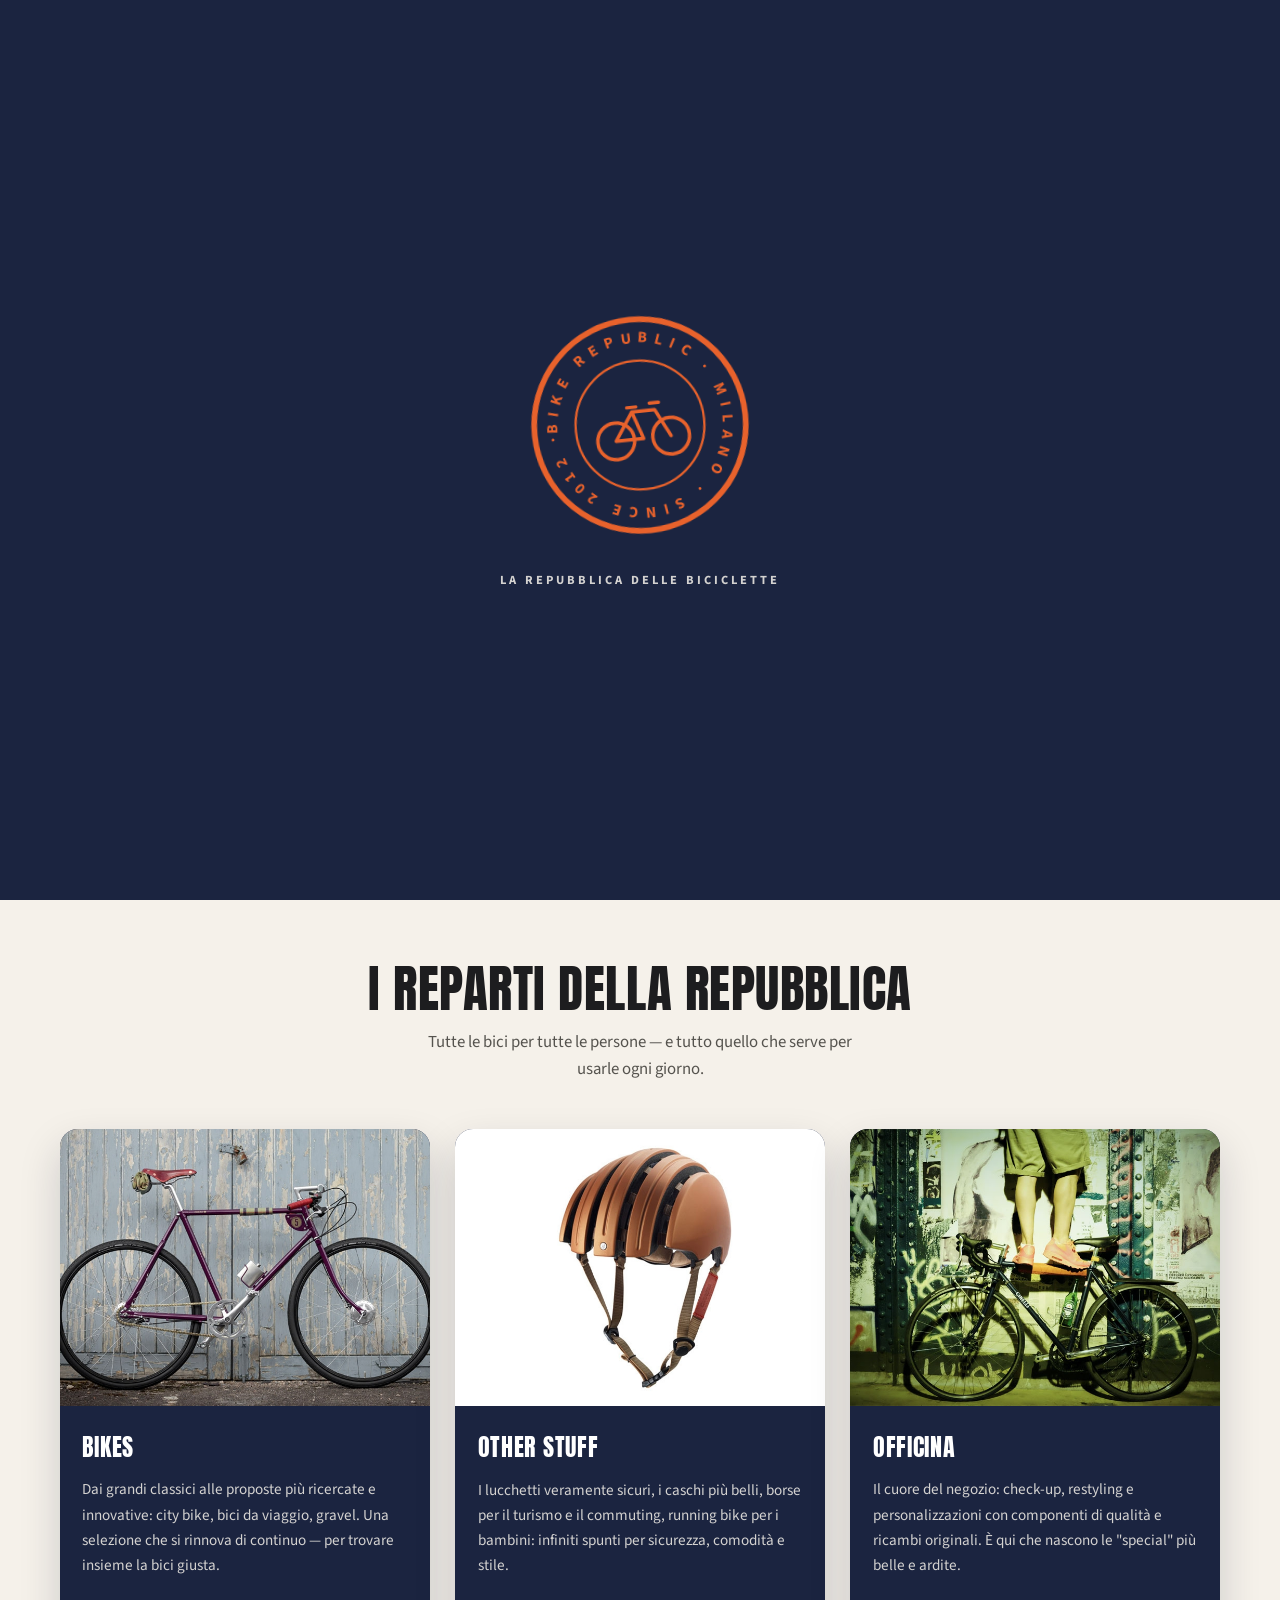
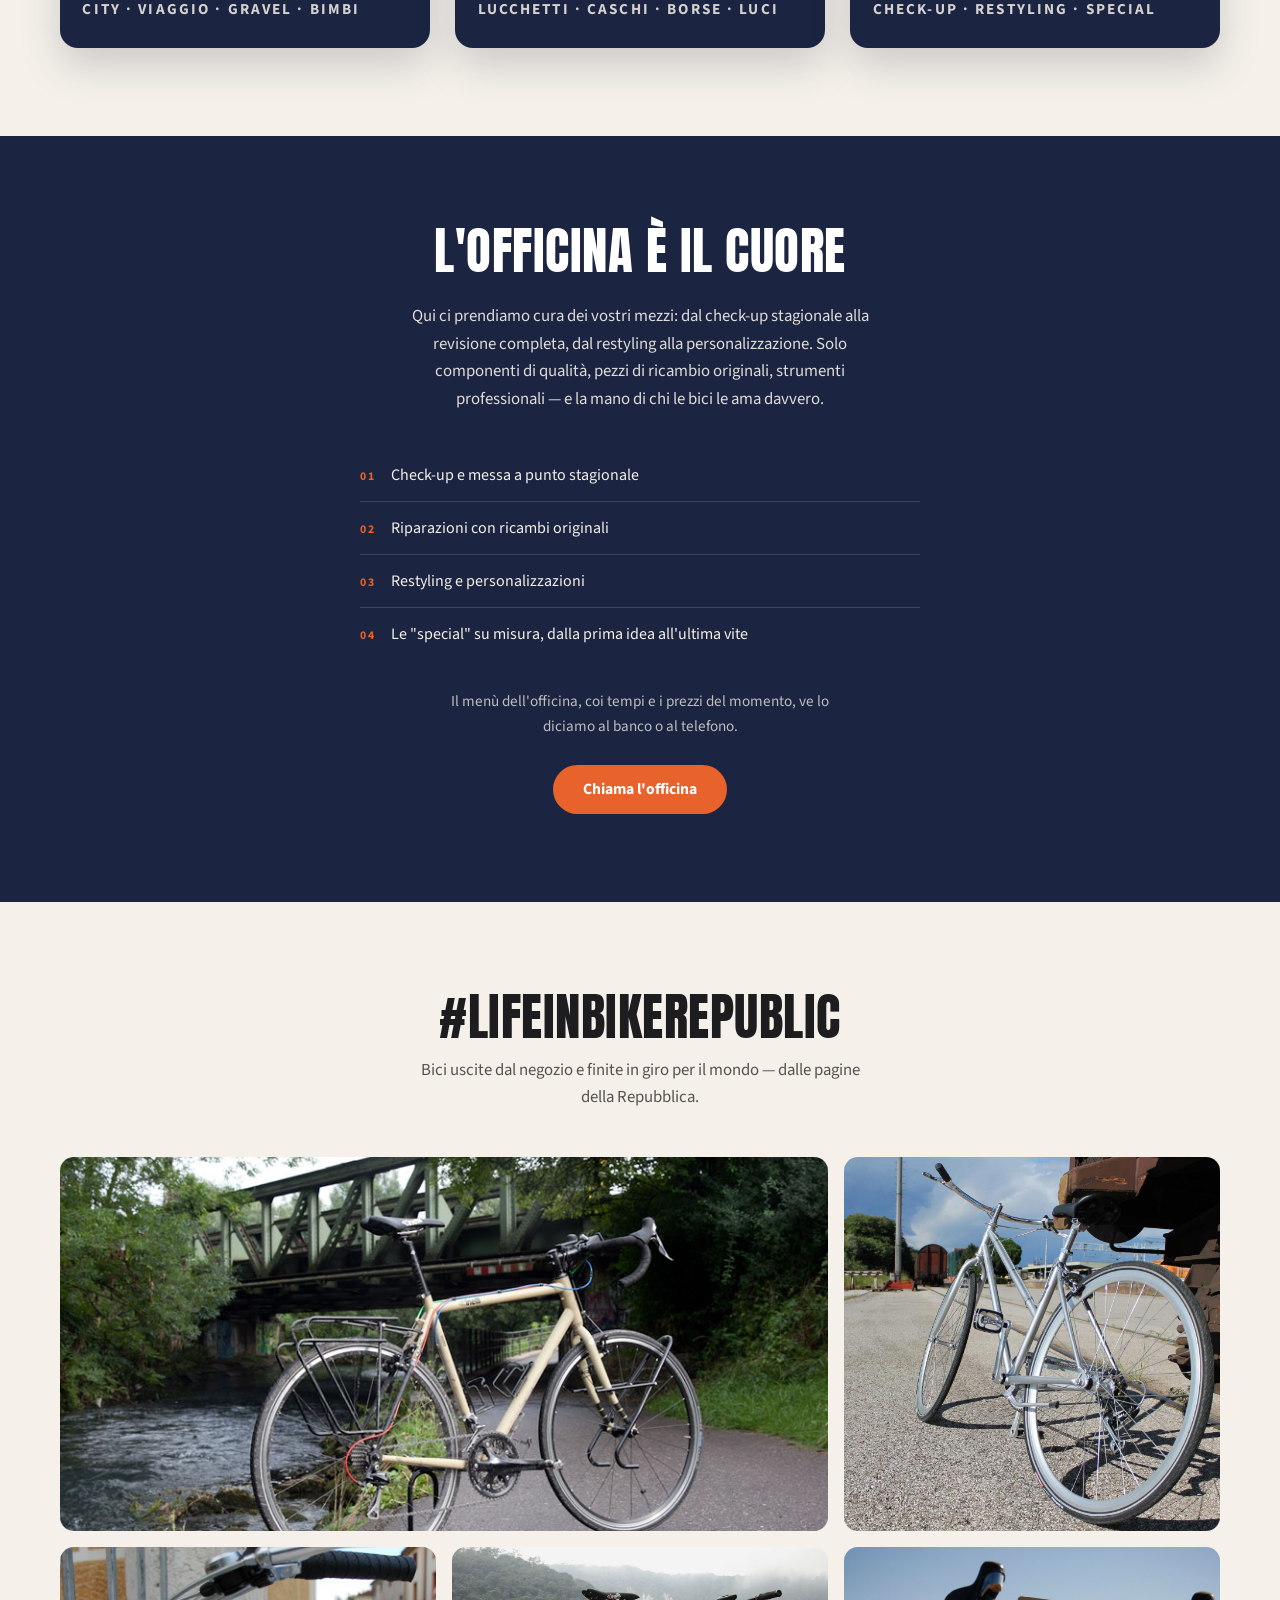
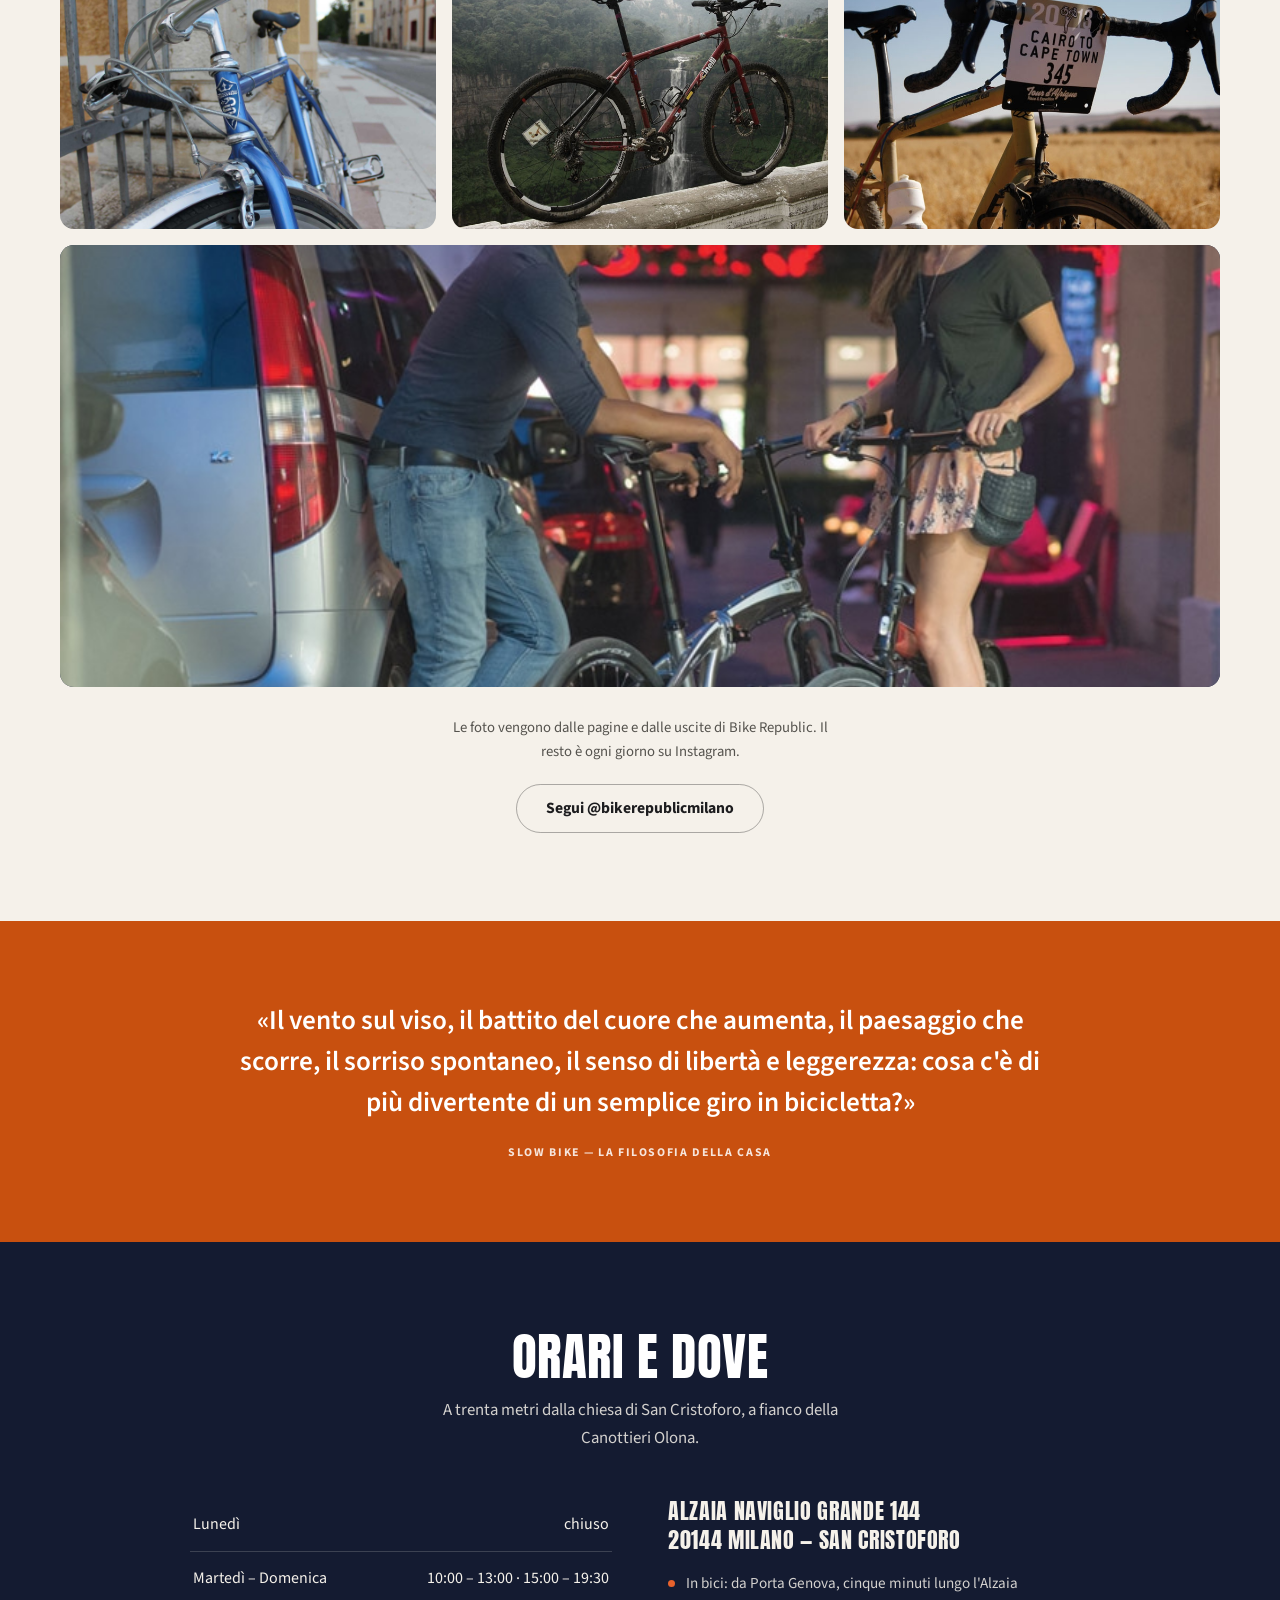
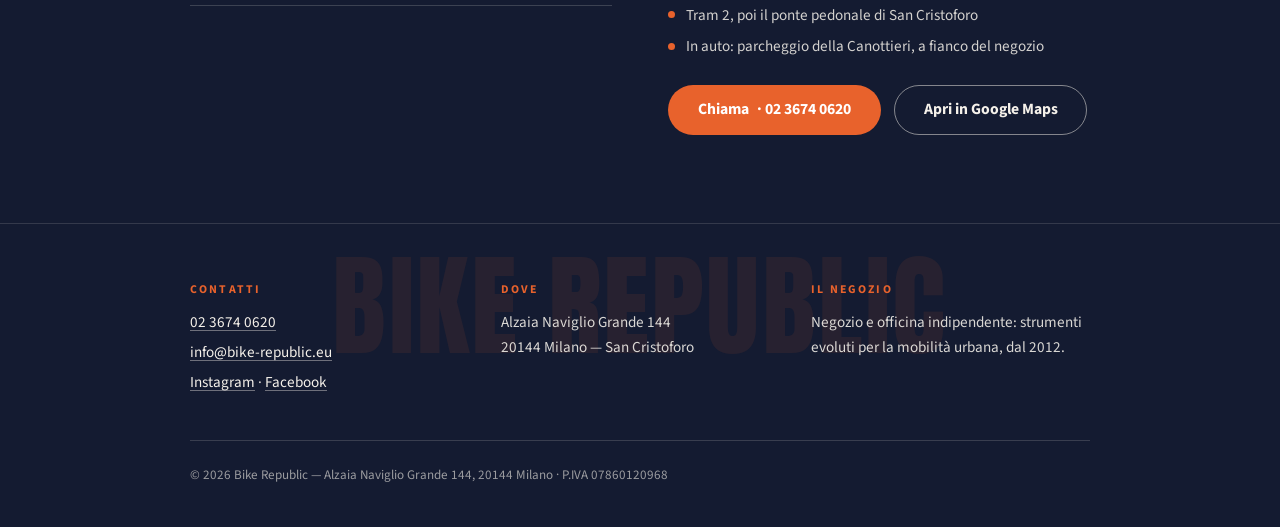
==== commit 68d27f74: "fix(i18n): virgolette del dizionario IT allineate all'HTML In ws_s4 l'HTML scrive Le "special" con l" ====
--- a/index.html
+++ b/index.html
@@ -277,6 +277,6 @@
     <p class="footer-legal">© <span data-current-year>2026</span> Bike Republic — Alzaia Naviglio Grande 144, 20144 Milano · P.IVA 07860120968</p>
   </footer>
 
-  <script src="js/main.js?v=1"></script>
+  <script src="js/main.js?v=2"></script>
 </body>
 </html>
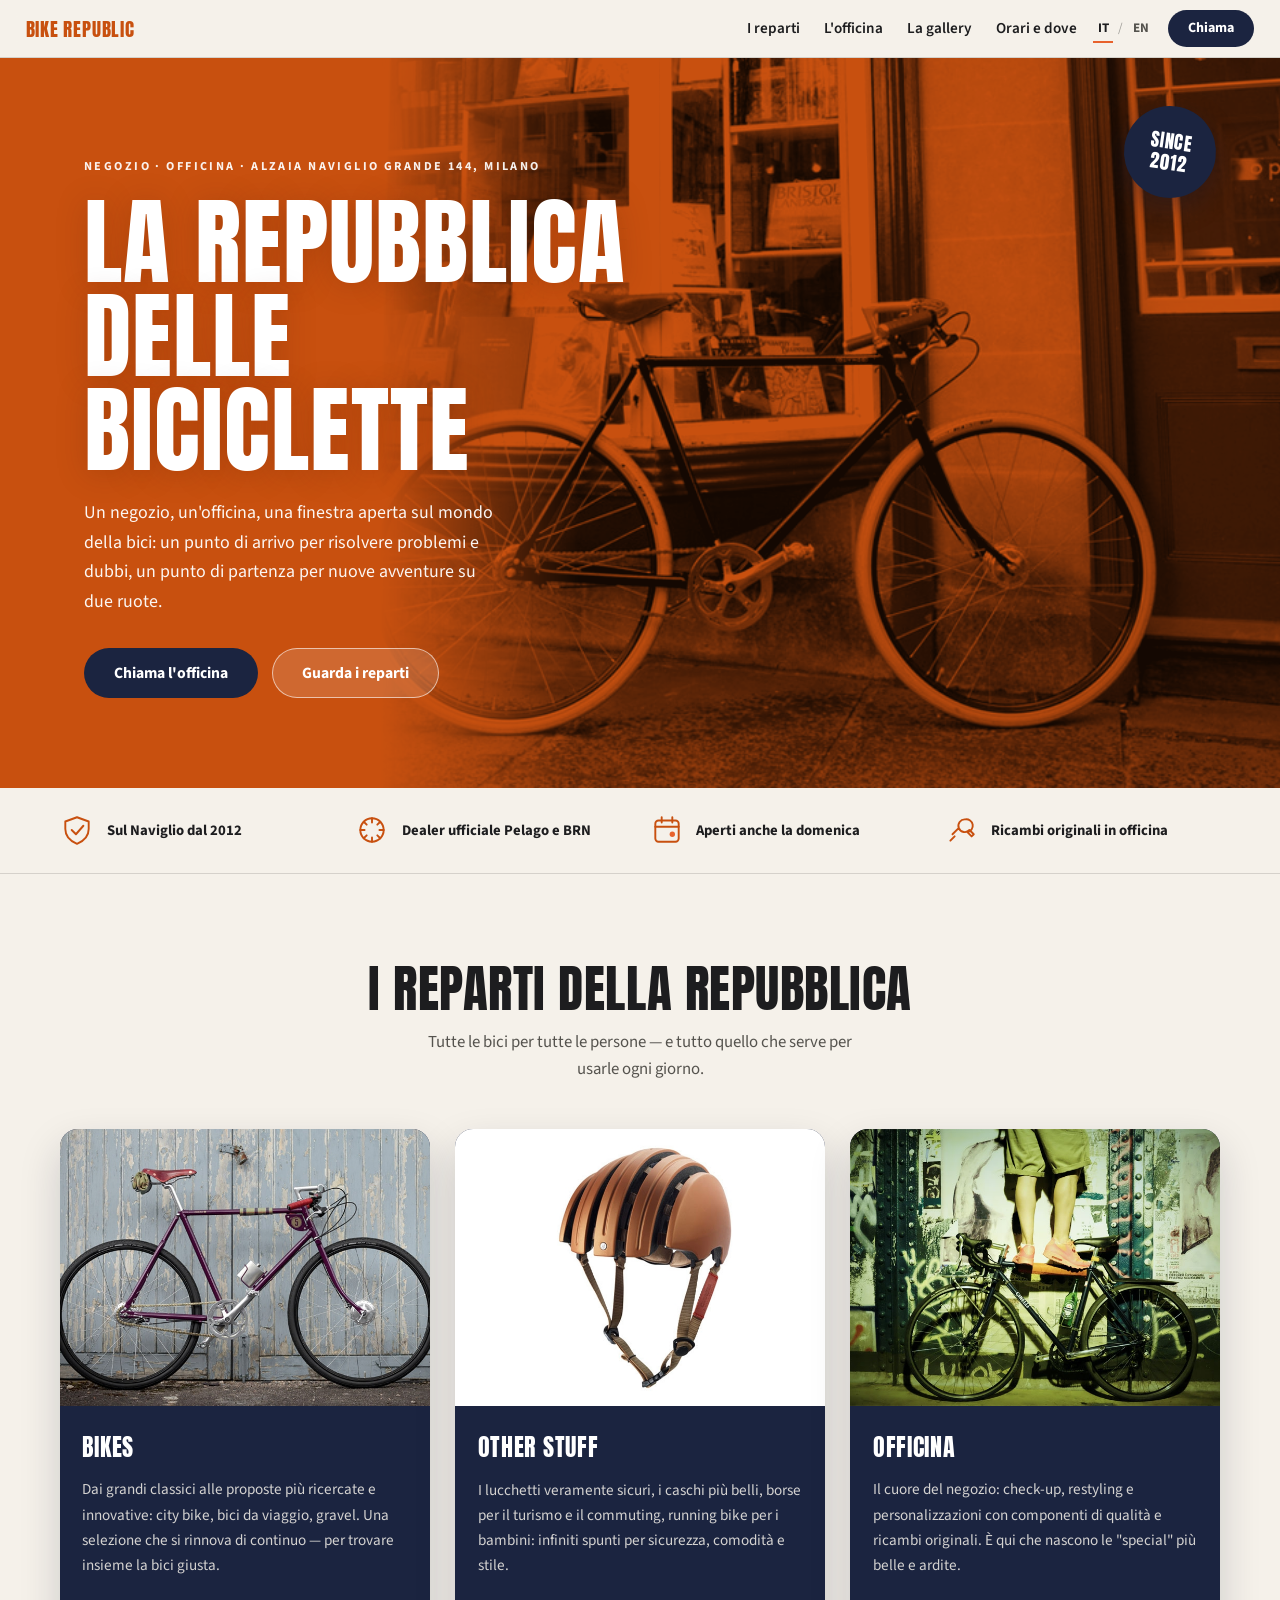
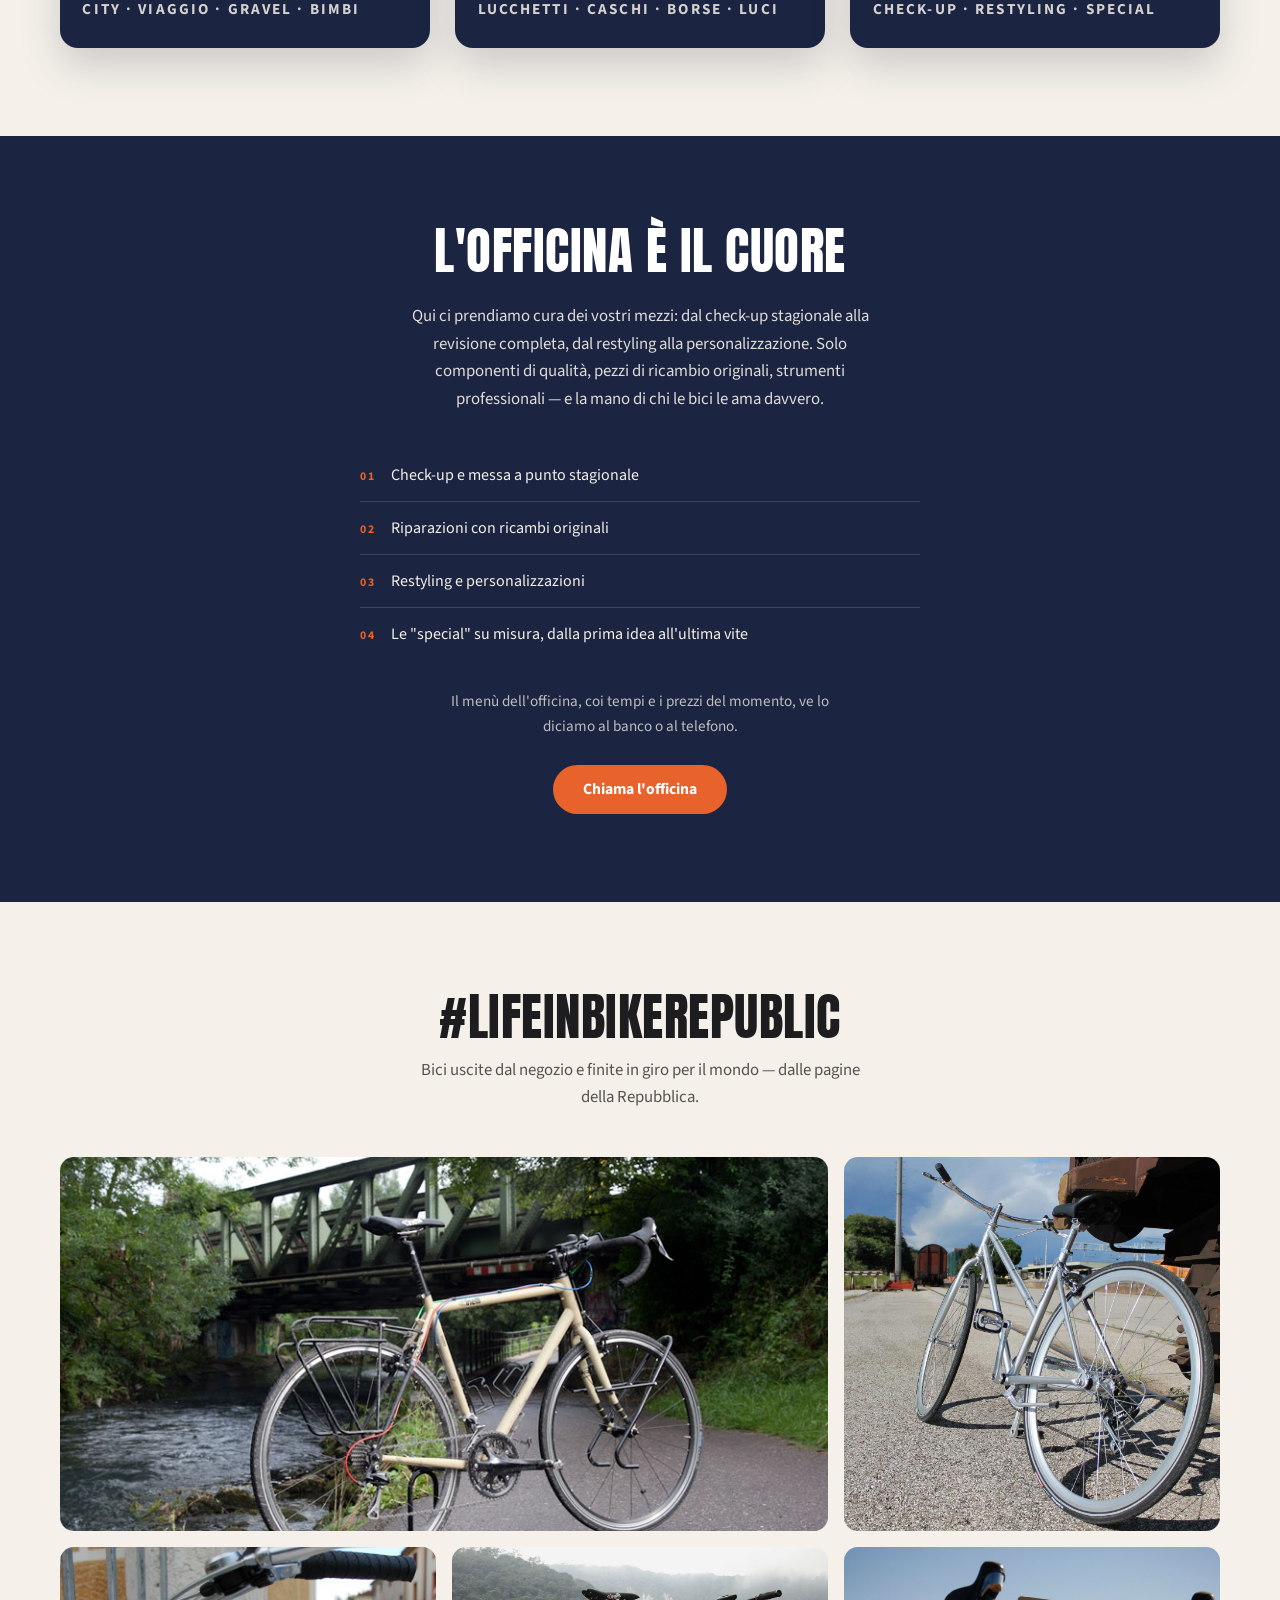
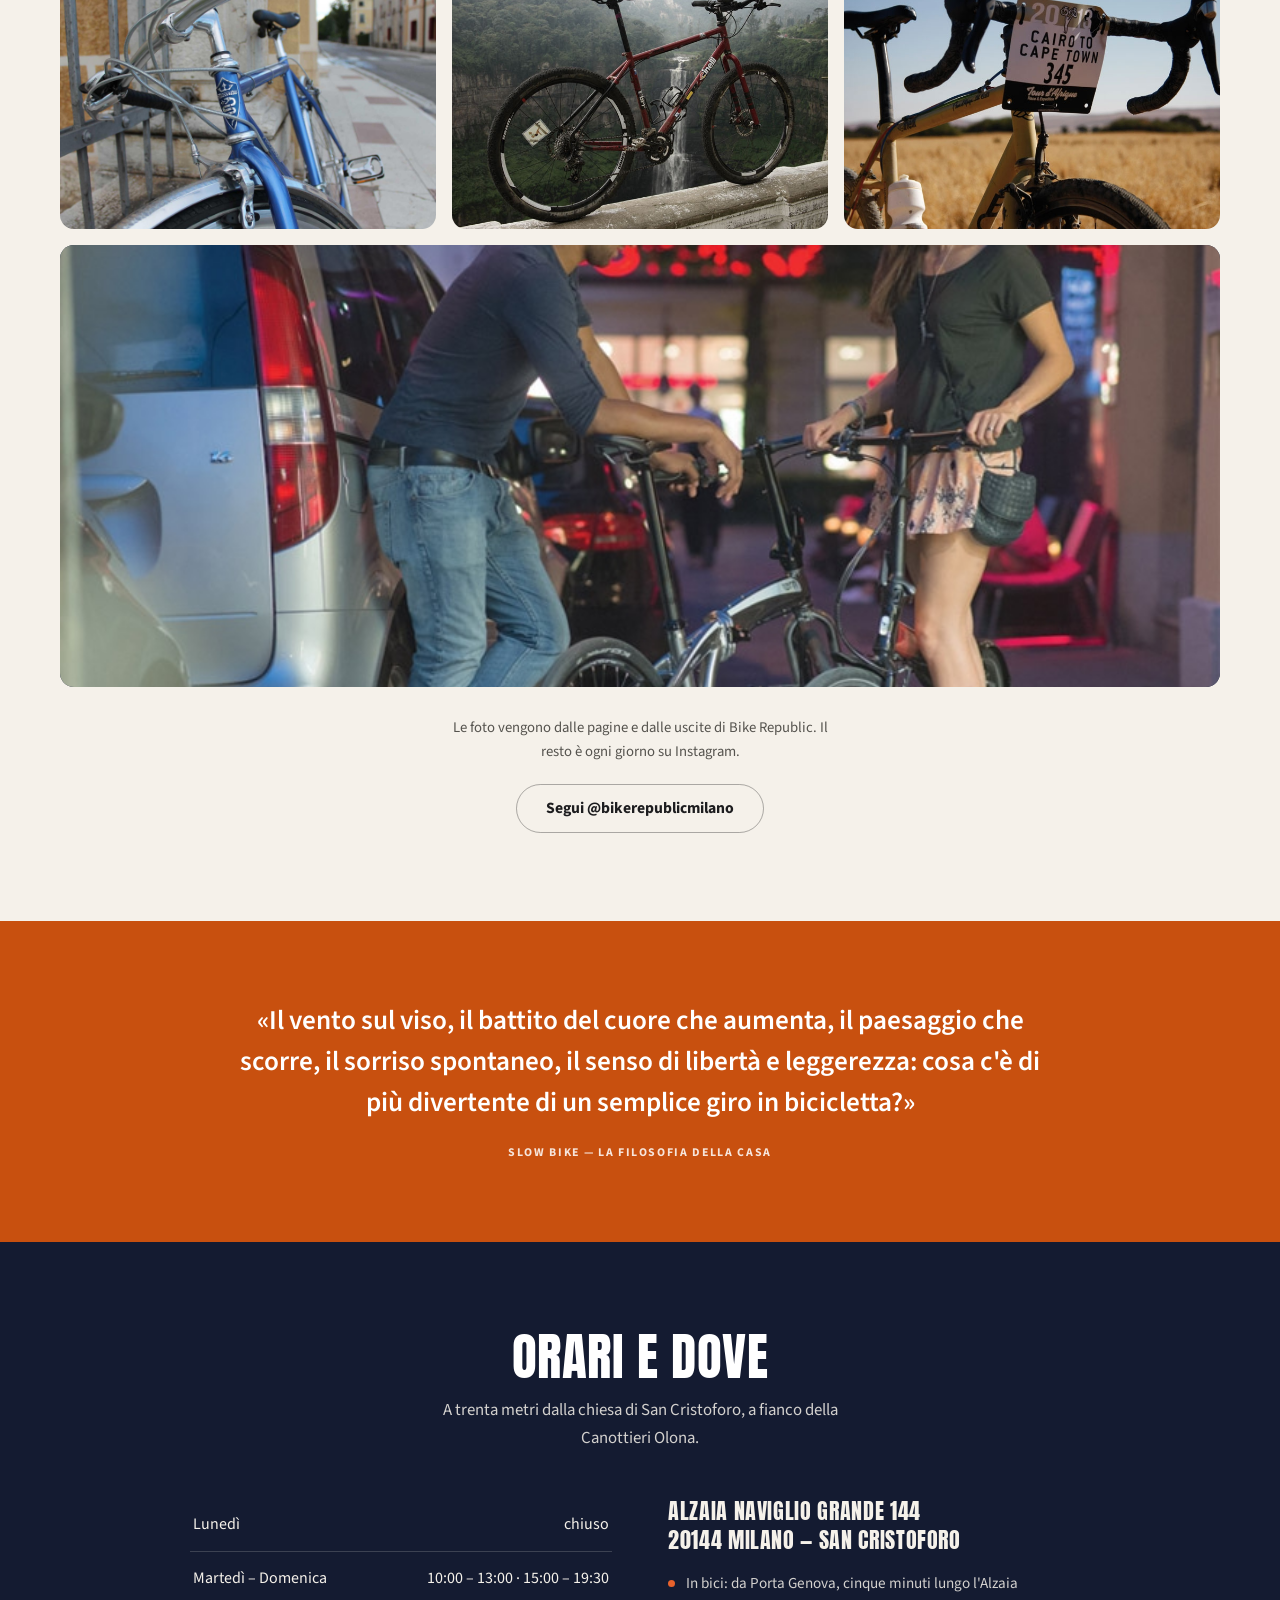
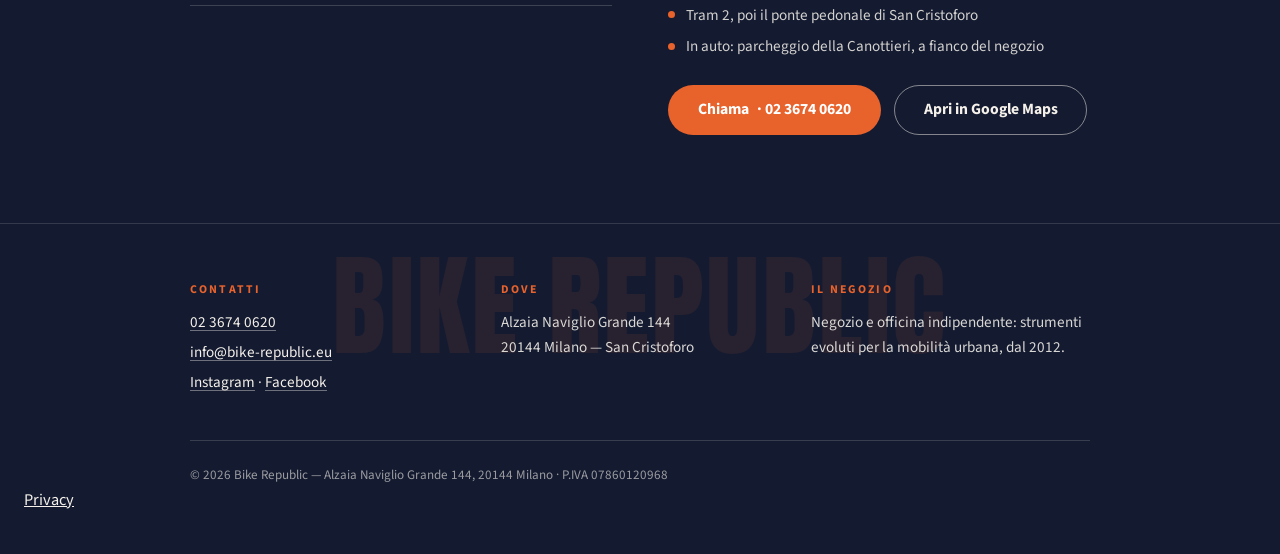
==== commit 2a662dd9: "Privacy e pulizia: caratteri sul sito, informativa, noindex - caratteri copiati nel sito: nessuna ri" ====
--- a/index.html
+++ b/index.html
@@ -3,6 +3,7 @@
 <head>
   <meta charset="UTF-8">
   <meta name="viewport" content="width=device-width, initial-scale=1.0">
+  <meta name="robots" content="noindex">
   <title>Bike Republic — Negozio e officina di biciclette sul Naviglio Grande, Milano | Since 2012</title>
   <meta name="description" content="Bike Republic: negozio e officina di biciclette indipendente sull'Alzaia Naviglio Grande 144, Milano. Dal 2012 strumenti evoluti per la mobilità urbana: city bike, bici da viaggio, accessori e un'officina con ricambi originali. Aperti anche la domenica.">
   <meta property="og:title" content="Bike Republic — La Repubblica delle Biciclette · Milano">
@@ -18,9 +19,7 @@
   <link rel="icon" href="favicon-32.png?v=1" type="image/png" sizes="32x32">
   <link rel="apple-touch-icon" href="apple-touch-icon.png?v=1">
   <script>document.documentElement.classList.add('js')</script>
-  <link rel="preconnect" href="https://fonts.googleapis.com">
-  <link rel="preconnect" href="https://fonts.gstatic.com" crossorigin>
-  <link href="https://fonts.googleapis.com/css2?family=Anton&family=Source+Sans+3:wght@400;600;700&display=swap" rel="stylesheet">
+  <link rel="stylesheet" href="fonts/fonts.css?v=1">
   <link rel="stylesheet" href="css/style.css?v=1">
   <script type="application/ld+json">
   {
@@ -275,7 +274,8 @@
       </div>
     </div>
     <p class="footer-legal">© <span data-current-year>2026</span> Bike Republic — Alzaia Naviglio Grande 144, 20144 Milano · P.IVA 07860120968</p>
-  </footer>
+    <p class="privacy-link"><a href="privacy.html">Privacy</a></p>
+</footer>
 
   <script src="js/main.js?v=2"></script>
 </body>
--- a/fonts/fonts.css
+++ b/fonts/fonts.css
@@ -0,0 +1,217 @@
+/* Caratteri ospitati sul sito: nessuna richiesta a Google Fonts o Fontshare (giro privacy 1/10/2026). Licenze in LICENSE.txt. */
+/* vietnamese */
+@font-face {
+  font-family: 'Anton';
+  font-style: normal;
+  font-weight: 400;
+  font-display: swap;
+  src: url(anton-v27-1Ptgg87LROyAm3K8-C8QSw.woff2) format('woff2');
+  unicode-range: U+0102-0103, U+0110-0111, U+0128-0129, U+0168-0169, U+01A0-01A1, U+01AF-01B0, U+0300-0301, U+0303-0304, U+0308-0309, U+0323, U+0329, U+1EA0-1EF9, U+20AB;
+}
+/* latin-ext */
+@font-face {
+  font-family: 'Anton';
+  font-style: normal;
+  font-weight: 400;
+  font-display: swap;
+  src: url(anton-v27-1Ptgg87LROyAm3K9-C8QSw.woff2) format('woff2');
+  unicode-range: U+0100-02BA, U+02BD-02C5, U+02C7-02CC, U+02CE-02D7, U+02DD-02FF, U+0304, U+0308, U+0329, U+1D00-1DBF, U+1E00-1E9F, U+1EF2-1EFF, U+2020, U+20A0-20AB, U+20AD-20C0, U+2113, U+2C60-2C7F, U+A720-A7FF;
+}
+/* latin */
+@font-face {
+  font-family: 'Anton';
+  font-style: normal;
+  font-weight: 400;
+  font-display: swap;
+  src: url(anton-v27-1Ptgg87LROyAm3Kz-C8.woff2) format('woff2');
+  unicode-range: U+0000-00FF, U+0131, U+0152-0153, U+02BB-02BC, U+02C6, U+02DA, U+02DC, U+0304, U+0308, U+0329, U+2000-206F, U+20AC, U+2122, U+2191, U+2193, U+2212, U+2215, U+FEFF, U+FFFD;
+}
+/* cyrillic-ext */
+@font-face {
+  font-family: 'Source Sans 3';
+  font-style: normal;
+  font-weight: 400;
+  font-display: swap;
+  src: url(sourcesans3-v19-nwpStKy2OAdR1K-IwhWudF-R3wIaZfrc.woff2) format('woff2');
+  unicode-range: U+0460-052F, U+1C80-1C8A, U+20B4, U+2DE0-2DFF, U+A640-A69F, U+FE2E-FE2F;
+}
+/* cyrillic */
+@font-face {
+  font-family: 'Source Sans 3';
+  font-style: normal;
+  font-weight: 400;
+  font-display: swap;
+  src: url(sourcesans3-v19-nwpStKy2OAdR1K-IwhWudF-R3wsaZfrc.woff2) format('woff2');
+  unicode-range: U+0301, U+0400-045F, U+0490-0491, U+04B0-04B1, U+2116;
+}
+/* greek-ext */
+@font-face {
+  font-family: 'Source Sans 3';
+  font-style: normal;
+  font-weight: 400;
+  font-display: swap;
+  src: url(sourcesans3-v19-nwpStKy2OAdR1K-IwhWudF-R3wMaZfrc.woff2) format('woff2');
+  unicode-range: U+1F00-1FFF;
+}
+/* greek */
+@font-face {
+  font-family: 'Source Sans 3';
+  font-style: normal;
+  font-weight: 400;
+  font-display: swap;
+  src: url(sourcesans3-v19-nwpStKy2OAdR1K-IwhWudF-R3wwaZfrc.woff2) format('woff2');
+  unicode-range: U+0370-0377, U+037A-037F, U+0384-038A, U+038C, U+038E-03A1, U+03A3-03FF;
+}
+/* vietnamese */
+@font-face {
+  font-family: 'Source Sans 3';
+  font-style: normal;
+  font-weight: 400;
+  font-display: swap;
+  src: url(sourcesans3-v19-nwpStKy2OAdR1K-IwhWudF-R3wAaZfrc.woff2) format('woff2');
+  unicode-range: U+0102-0103, U+0110-0111, U+0128-0129, U+0168-0169, U+01A0-01A1, U+01AF-01B0, U+0300-0301, U+0303-0304, U+0308-0309, U+0323, U+0329, U+1EA0-1EF9, U+20AB;
+}
+/* latin-ext */
+@font-face {
+  font-family: 'Source Sans 3';
+  font-style: normal;
+  font-weight: 400;
+  font-display: swap;
+  src: url(sourcesans3-v19-nwpStKy2OAdR1K-IwhWudF-R3wEaZfrc.woff2) format('woff2');
+  unicode-range: U+0100-02BA, U+02BD-02C5, U+02C7-02CC, U+02CE-02D7, U+02DD-02FF, U+0304, U+0308, U+0329, U+1D00-1DBF, U+1E00-1E9F, U+1EF2-1EFF, U+2020, U+20A0-20AB, U+20AD-20C0, U+2113, U+2C60-2C7F, U+A720-A7FF;
+}
+/* latin */
+@font-face {
+  font-family: 'Source Sans 3';
+  font-style: normal;
+  font-weight: 400;
+  font-display: swap;
+  src: url(sourcesans3-v19-nwpStKy2OAdR1K-IwhWudF-R3w8aZQ.woff2) format('woff2');
+  unicode-range: U+0000-00FF, U+0131, U+0152-0153, U+02BB-02BC, U+02C6, U+02DA, U+02DC, U+0304, U+0308, U+0329, U+2000-206F, U+20AC, U+2122, U+2191, U+2193, U+2212, U+2215, U+FEFF, U+FFFD;
+}
+/* cyrillic-ext */
+@font-face {
+  font-family: 'Source Sans 3';
+  font-style: normal;
+  font-weight: 600;
+  font-display: swap;
+  src: url(sourcesans3-v19-nwpStKy2OAdR1K-IwhWudF-R3wIaZfrc.woff2) format('woff2');
+  unicode-range: U+0460-052F, U+1C80-1C8A, U+20B4, U+2DE0-2DFF, U+A640-A69F, U+FE2E-FE2F;
+}
+/* cyrillic */
+@font-face {
+  font-family: 'Source Sans 3';
+  font-style: normal;
+  font-weight: 600;
+  font-display: swap;
+  src: url(sourcesans3-v19-nwpStKy2OAdR1K-IwhWudF-R3wsaZfrc.woff2) format('woff2');
+  unicode-range: U+0301, U+0400-045F, U+0490-0491, U+04B0-04B1, U+2116;
+}
+/* greek-ext */
+@font-face {
+  font-family: 'Source Sans 3';
+  font-style: normal;
+  font-weight: 600;
+  font-display: swap;
+  src: url(sourcesans3-v19-nwpStKy2OAdR1K-IwhWudF-R3wMaZfrc.woff2) format('woff2');
+  unicode-range: U+1F00-1FFF;
+}
+/* greek */
+@font-face {
+  font-family: 'Source Sans 3';
+  font-style: normal;
+  font-weight: 600;
+  font-display: swap;
+  src: url(sourcesans3-v19-nwpStKy2OAdR1K-IwhWudF-R3wwaZfrc.woff2) format('woff2');
+  unicode-range: U+0370-0377, U+037A-037F, U+0384-038A, U+038C, U+038E-03A1, U+03A3-03FF;
+}
+/* vietnamese */
+@font-face {
+  font-family: 'Source Sans 3';
+  font-style: normal;
+  font-weight: 600;
+  font-display: swap;
+  src: url(sourcesans3-v19-nwpStKy2OAdR1K-IwhWudF-R3wAaZfrc.woff2) format('woff2');
+  unicode-range: U+0102-0103, U+0110-0111, U+0128-0129, U+0168-0169, U+01A0-01A1, U+01AF-01B0, U+0300-0301, U+0303-0304, U+0308-0309, U+0323, U+0329, U+1EA0-1EF9, U+20AB;
+}
+/* latin-ext */
+@font-face {
+  font-family: 'Source Sans 3';
+  font-style: normal;
+  font-weight: 600;
+  font-display: swap;
+  src: url(sourcesans3-v19-nwpStKy2OAdR1K-IwhWudF-R3wEaZfrc.woff2) format('woff2');
+  unicode-range: U+0100-02BA, U+02BD-02C5, U+02C7-02CC, U+02CE-02D7, U+02DD-02FF, U+0304, U+0308, U+0329, U+1D00-1DBF, U+1E00-1E9F, U+1EF2-1EFF, U+2020, U+20A0-20AB, U+20AD-20C0, U+2113, U+2C60-2C7F, U+A720-A7FF;
+}
+/* latin */
+@font-face {
+  font-family: 'Source Sans 3';
+  font-style: normal;
+  font-weight: 600;
+  font-display: swap;
+  src: url(sourcesans3-v19-nwpStKy2OAdR1K-IwhWudF-R3w8aZQ.woff2) format('woff2');
+  unicode-range: U+0000-00FF, U+0131, U+0152-0153, U+02BB-02BC, U+02C6, U+02DA, U+02DC, U+0304, U+0308, U+0329, U+2000-206F, U+20AC, U+2122, U+2191, U+2193, U+2212, U+2215, U+FEFF, U+FFFD;
+}
+/* cyrillic-ext */
+@font-face {
+  font-family: 'Source Sans 3';
+  font-style: normal;
+  font-weight: 700;
+  font-display: swap;
+  src: url(sourcesans3-v19-nwpStKy2OAdR1K-IwhWudF-R3wIaZfrc.woff2) format('woff2');
+  unicode-range: U+0460-052F, U+1C80-1C8A, U+20B4, U+2DE0-2DFF, U+A640-A69F, U+FE2E-FE2F;
+}
+/* cyrillic */
+@font-face {
+  font-family: 'Source Sans 3';
+  font-style: normal;
+  font-weight: 700;
+  font-display: swap;
+  src: url(sourcesans3-v19-nwpStKy2OAdR1K-IwhWudF-R3wsaZfrc.woff2) format('woff2');
+  unicode-range: U+0301, U+0400-045F, U+0490-0491, U+04B0-04B1, U+2116;
+}
+/* greek-ext */
+@font-face {
+  font-family: 'Source Sans 3';
+  font-style: normal;
+  font-weight: 700;
+  font-display: swap;
+  src: url(sourcesans3-v19-nwpStKy2OAdR1K-IwhWudF-R3wMaZfrc.woff2) format('woff2');
+  unicode-range: U+1F00-1FFF;
+}
+/* greek */
+@font-face {
+  font-family: 'Source Sans 3';
+  font-style: normal;
+  font-weight: 700;
+  font-display: swap;
+  src: url(sourcesans3-v19-nwpStKy2OAdR1K-IwhWudF-R3wwaZfrc.woff2) format('woff2');
+  unicode-range: U+0370-0377, U+037A-037F, U+0384-038A, U+038C, U+038E-03A1, U+03A3-03FF;
+}
+/* vietnamese */
+@font-face {
+  font-family: 'Source Sans 3';
+  font-style: normal;
+  font-weight: 700;
+  font-display: swap;
+  src: url(sourcesans3-v19-nwpStKy2OAdR1K-IwhWudF-R3wAaZfrc.woff2) format('woff2');
+  unicode-range: U+0102-0103, U+0110-0111, U+0128-0129, U+0168-0169, U+01A0-01A1, U+01AF-01B0, U+0300-0301, U+0303-0304, U+0308-0309, U+0323, U+0329, U+1EA0-1EF9, U+20AB;
+}
+/* latin-ext */
+@font-face {
+  font-family: 'Source Sans 3';
+  font-style: normal;
+  font-weight: 700;
+  font-display: swap;
+  src: url(sourcesans3-v19-nwpStKy2OAdR1K-IwhWudF-R3wEaZfrc.woff2) format('woff2');
+  unicode-range: U+0100-02BA, U+02BD-02C5, U+02C7-02CC, U+02CE-02D7, U+02DD-02FF, U+0304, U+0308, U+0329, U+1D00-1DBF, U+1E00-1E9F, U+1EF2-1EFF, U+2020, U+20A0-20AB, U+20AD-20C0, U+2113, U+2C60-2C7F, U+A720-A7FF;
+}
+/* latin */
+@font-face {
+  font-family: 'Source Sans 3';
+  font-style: normal;
+  font-weight: 700;
+  font-display: swap;
+  src: url(sourcesans3-v19-nwpStKy2OAdR1K-IwhWudF-R3w8aZQ.woff2) format('woff2');
+  unicode-range: U+0000-00FF, U+0131, U+0152-0153, U+02BB-02BC, U+02C6, U+02DA, U+02DC, U+0304, U+0308, U+0329, U+2000-206F, U+20AC, U+2122, U+2191, U+2193, U+2212, U+2215, U+FEFF, U+FFFD;
+}
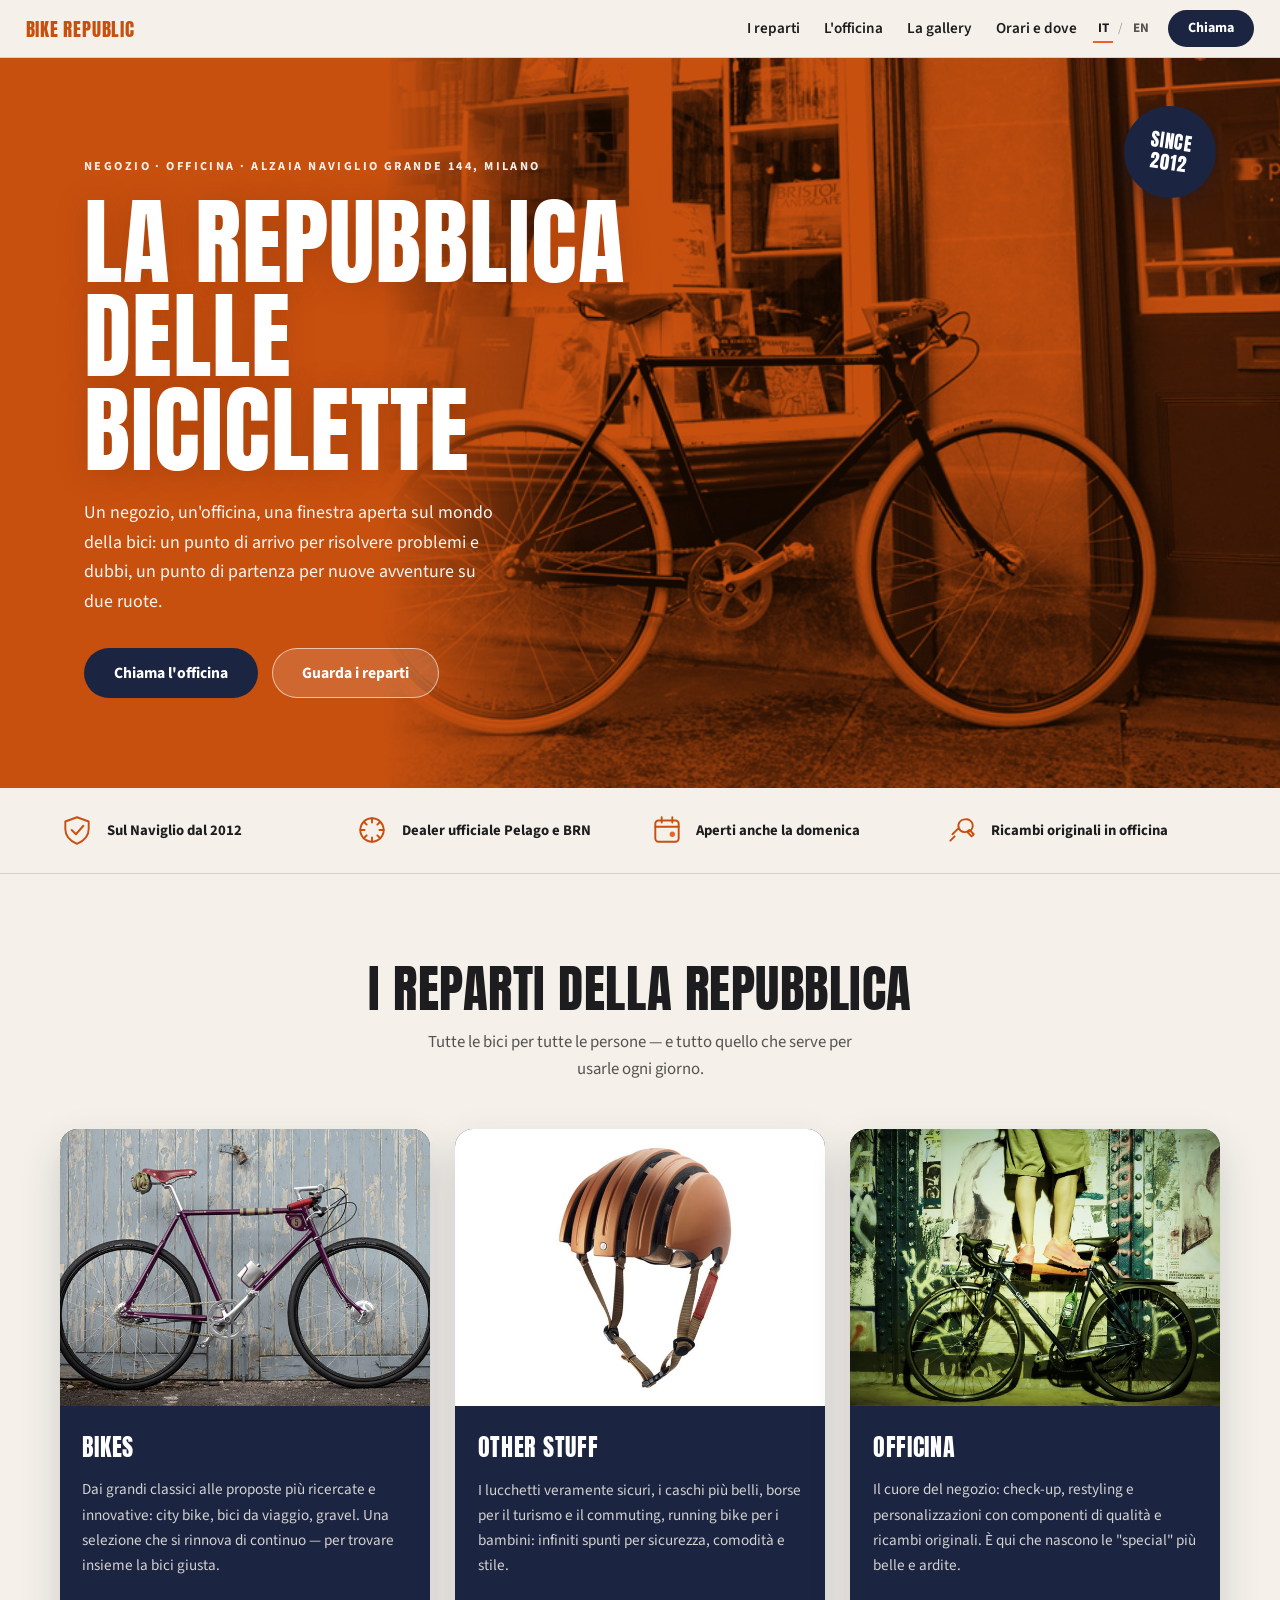
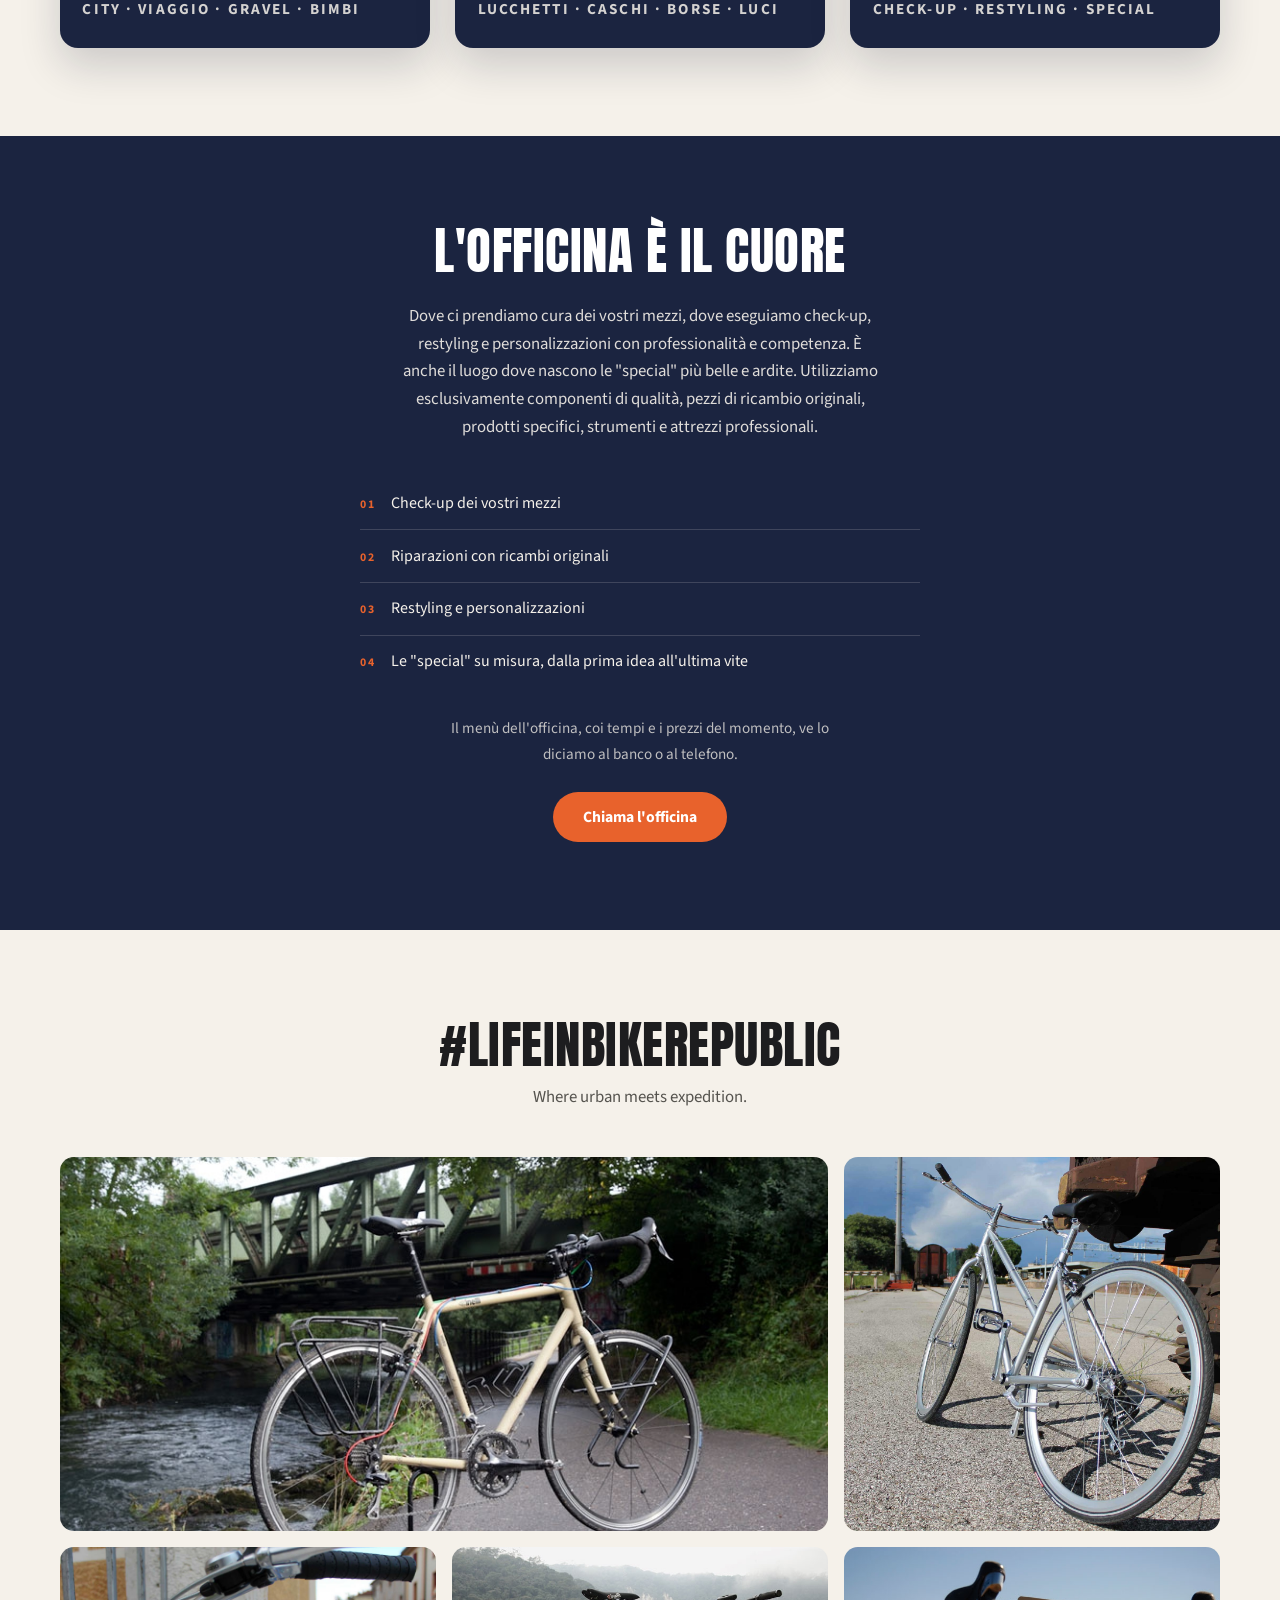
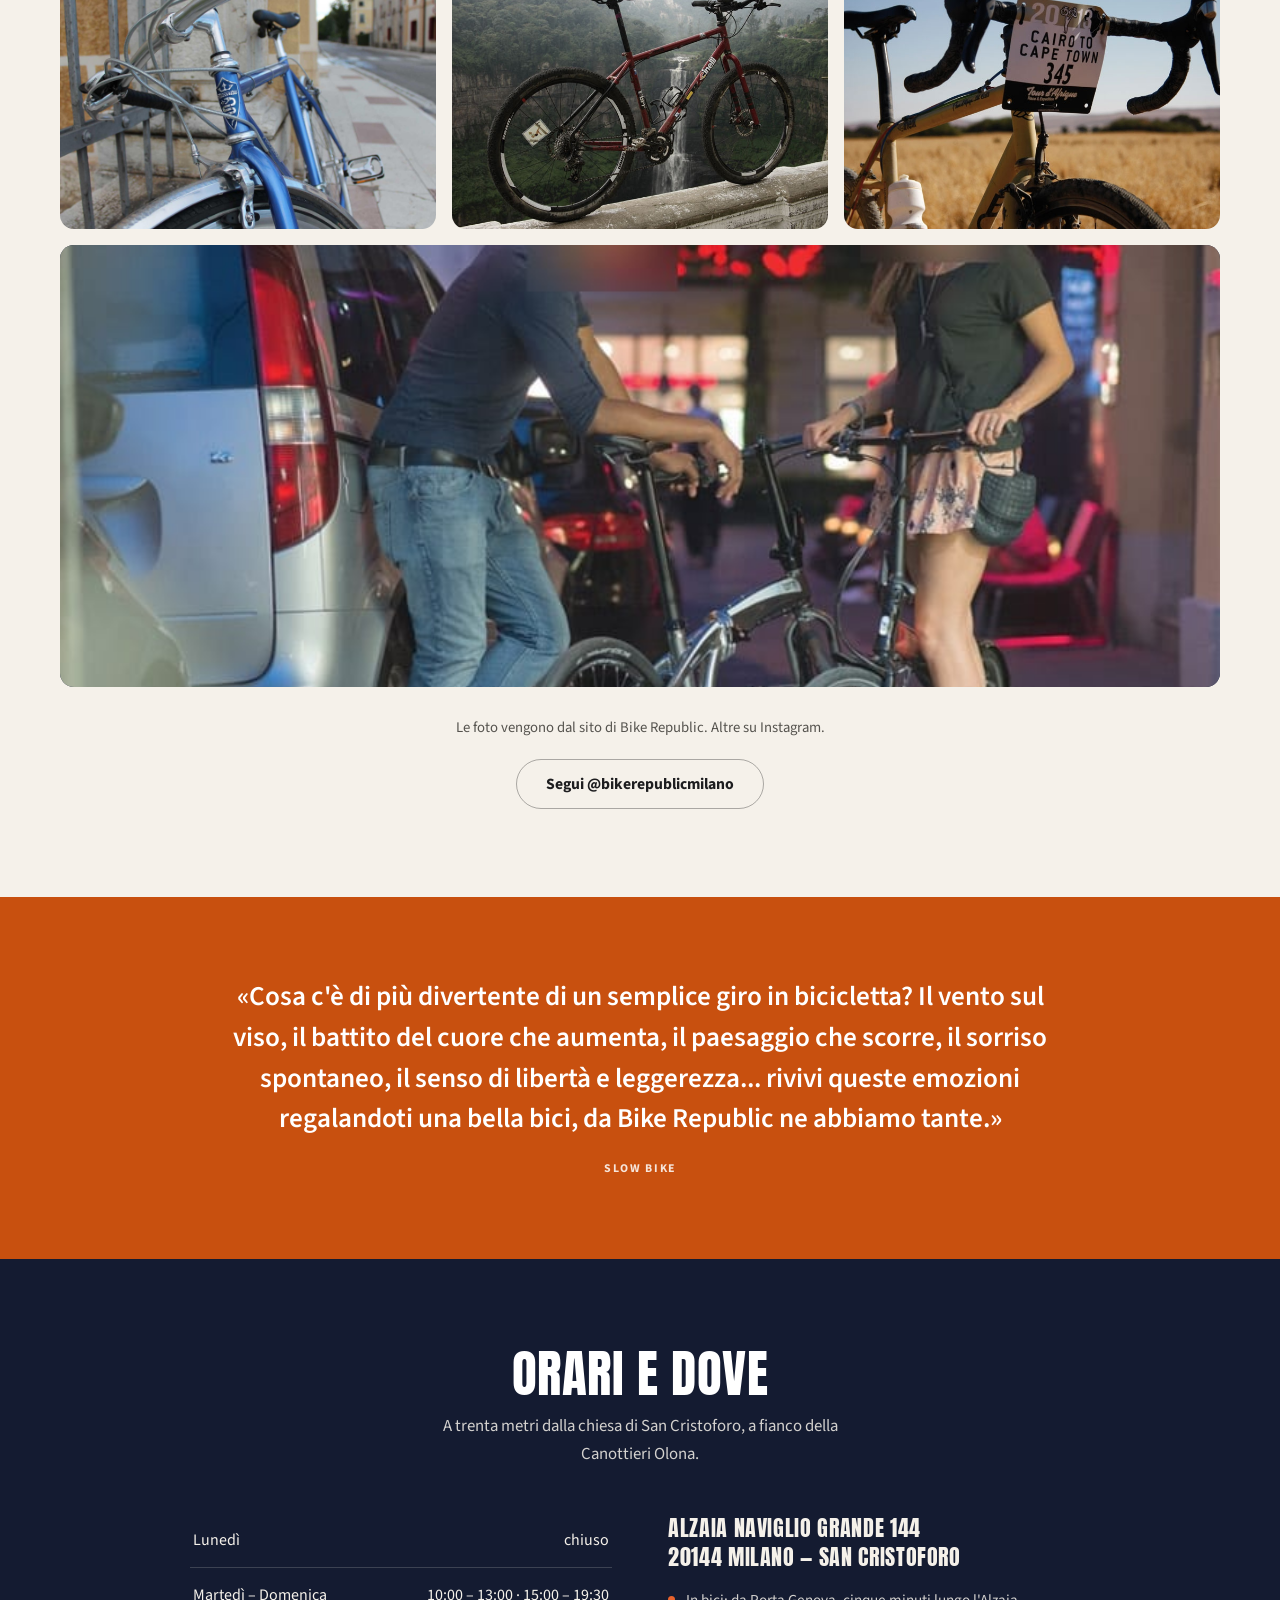
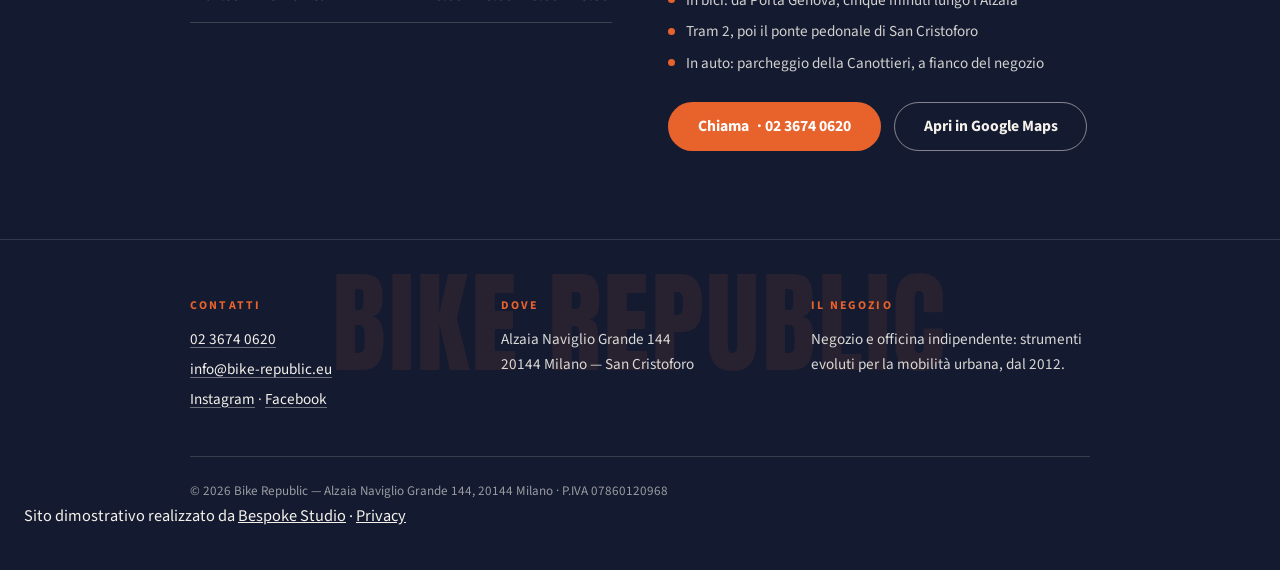
==== commit a4222595: "Correzioni dopo l'esame: frasi inventate, privacy, volti, telefoni stretti - Galleria: tolte «bici u" ====
--- a/index.html
+++ b/index.html
@@ -20,7 +20,7 @@
   <link rel="apple-touch-icon" href="apple-touch-icon.png?v=1">
   <script>document.documentElement.classList.add('js')</script>
   <link rel="stylesheet" href="fonts/fonts.css?v=1">
-  <link rel="stylesheet" href="css/style.css?v=1">
+  <link rel="stylesheet" href="css/style.css?v=2">
   <script type="application/ld+json">
   {
     "@context": "https://schema.org",
@@ -184,9 +184,9 @@
     <section class="officina" id="officina">
       <div class="officina-inner">
         <h2 class="sezione-titolo sezione-titolo-chiara" data-i18n="ws_title">L'officina è il cuore</h2>
-        <p class="officina-testo" data-i18n="ws_p1">Qui ci prendiamo cura dei vostri mezzi: dal check-up stagionale alla revisione completa, dal restyling alla personalizzazione. Solo componenti di qualità, pezzi di ricambio originali, strumenti professionali — e la mano di chi le bici le ama davvero.</p>
+        <p class="officina-testo" data-i18n="ws_p1">Dove ci prendiamo cura dei vostri mezzi, dove eseguiamo check-up, restyling e personalizzazioni con professionalità e competenza. È anche il luogo dove nascono le "special" più belle e ardite. Utilizziamo esclusivamente componenti di qualità, pezzi di ricambio originali, prodotti specifici, strumenti e attrezzi professionali.</p>
         <ul class="officina-voci">
-          <li><span class="ov-num mono">01</span><span data-i18n="ws_s1">Check-up e messa a punto stagionale</span></li>
+          <li><span class="ov-num mono">01</span><span data-i18n="ws_s1">Check-up dei vostri mezzi</span></li>
           <li><span class="ov-num mono">02</span><span data-i18n="ws_s2">Riparazioni con ricambi originali</span></li>
           <li><span class="ov-num mono">03</span><span data-i18n="ws_s3">Restyling e personalizzazioni</span></li>
           <li><span class="ov-num mono">04</span><span data-i18n="ws_s4">Le "special" su misura, dalla prima idea all'ultima vite</span></li>
@@ -199,16 +199,16 @@
     <!-- ============ LA GALLERY ============ -->
     <section class="sezione" id="gallery">
       <h2 class="sezione-titolo" data-i18n="gal_title">#lifeinbikerepublic</h2>
-      <p class="sezione-sub" data-i18n="gal_sub">Bici uscite dal negozio e finite in giro per il mondo — dalle pagine della Repubblica.</p>
+      <p class="sezione-sub" data-i18n="gal_sub">Where urban meets expedition.</p>
       <div class="galleria">
         <figure class="g-foto g-larga reveal"><img src="assets/img/g-fiume.jpg" alt="Bici da viaggio color crema appoggiata a un muretto lungo un fiume, con un ponte di ferro alle spalle" data-i18n-alt="g1_alt" width="1200" height="800"></figure>
         <figure class="g-foto reveal"><img src="assets/img/g-cromata.jpg" alt="City bike cromata su una strada sterrata" data-i18n-alt="g2_alt" width="800" height="600"></figure>
         <figure class="g-foto reveal"><img src="assets/img/g-blu.jpg" alt="Dettaglio del manubrio di una city bike azzurra in strada" data-i18n-alt="g3_alt" width="800" height="600"></figure>
         <figure class="g-foto reveal"><img src="assets/img/g-canyon.jpg" alt="Mountain bike rossa davanti a un canyon con cascata" data-i18n-alt="g4_alt" width="800" height="600"></figure>
         <figure class="g-foto reveal"><img src="assets/img/g-cairo.jpg" alt="Bici da viaggio con targa Cairo to Cape Town in un campo di grano" data-i18n-alt="g5_alt" width="800" height="600"></figure>
-        <figure class="g-foto g-piena reveal"><img src="assets/img/g-pieghevole.jpg" alt="Due persone di sera caricano una bici pieghevole vicino a un furgone" data-i18n-alt="g6_alt" width="1200" height="800"></figure>
-      </div>
-      <p class="galleria-nota" data-i18n="gal_note">Le foto vengono dalle pagine e dalle uscite di Bike Republic. Il resto è ogni giorno su Instagram.</p>
+        <figure class="g-foto g-piena reveal"><img src="assets/img/g-pieghevole.jpg?v=2" alt="Due persone con le loro bici pieghevoli, di sera in città" data-i18n-alt="g6_alt" width="1200" height="800"></figure>
+      </div>
+      <p class="galleria-nota" data-i18n="gal_note">Le foto vengono dal sito di Bike Republic. Altre su Instagram.</p>
       <div class="galleria-cta">
         <a class="btn btn-quieto" href="https://www.instagram.com/bikerepublicmilano/" target="_blank" rel="noopener" data-i18n="ig_cta">Segui @bikerepublicmilano</a>
       </div>
@@ -217,8 +217,8 @@
     <!-- ============ SLOW BIKE ============ -->
     <section class="slowbike">
       <blockquote class="slowbike-inner">
-        <p data-i18n="slow_q">«Il vento sul viso, il battito del cuore che aumenta, il paesaggio che scorre, il sorriso spontaneo, il senso di libertà e leggerezza: cosa c'è di più divertente di un semplice giro in bicicletta?»</p>
-        <cite class="mono" data-i18n="slow_c">Slow bike — la filosofia della casa</cite>
+        <p data-i18n="slow_q">«Cosa c'è di più divertente di un semplice giro in bicicletta? Il vento sul viso, il battito del cuore che aumenta, il paesaggio che scorre, il sorriso spontaneo, il senso di libertà e leggerezza... rivivi queste emozioni regalandoti una bella bici, da Bike Republic ne abbiamo tante.»</p>
+        <cite class="mono" data-i18n="slow_c">Slow bike</cite>
       </blockquote>
     </section>
 
@@ -274,9 +274,9 @@
       </div>
     </div>
     <p class="footer-legal">© <span data-current-year>2026</span> Bike Republic — Alzaia Naviglio Grande 144, 20144 Milano · P.IVA 07860120968</p>
-    <p class="privacy-link"><a href="privacy.html">Privacy</a></p>
+    <p class="privacy-link"><span data-i18n="f_demo">Sito dimostrativo realizzato da</span> <a href="https://bespokestud.io" rel="noopener">Bespoke Studio</a> · <a href="privacy.html">Privacy</a></p>
 </footer>
 
-  <script src="js/main.js?v=2"></script>
+  <script src="js/main.js?v=3"></script>
 </body>
 </html>
--- a/css/style.css
+++ b/css/style.css
@@ -216,9 +216,7 @@
   align-items: center;
   gap: 1rem;
   padding: .65rem clamp(1rem, 3vw, 1.6rem);
-  background: rgba(245, 241, 234, .93);
-  -webkit-backdrop-filter: blur(8px);
-  backdrop-filter: blur(8px);
+  background: rgb(245, 241, 234);
   border-bottom: 1px solid var(--linea);
 }
 
@@ -330,6 +328,25 @@
   .topbar { gap: .6rem; }
 }
 
+/* telefoni stretti (320–400 px): la testata deve stare nello schermo anche coi caratteri di riserva */
+@media (max-width: 400px) {
+  .topbar { gap: .45rem; padding-left: .8rem; padding-right: .8rem; }
+  .topbar-actions { gap: .35rem; }
+  .nav-toggle { padding: .45rem .6rem; }
+  .nav-toggle [data-i18n="menu"] {
+    position: absolute; width: 1px; height: 1px; overflow: hidden;
+    clip: rect(0 0 0 0); clip-path: inset(50%); white-space: nowrap;
+  }
+  .lang-sep { display: none; }
+  .btn-small { padding: .5rem .8rem; }
+}
+@media (max-width: 340px) {
+  .wordmark { font-size: .9rem; }
+  .lang-btn { padding: .25rem .15rem; }
+}
+/* coi caratteri di riserva (Anton non ancora arrivato) i titoli lunghi vanno a capo invece di allargare la pagina */
+.hero-titolo, .sezione-titolo { overflow-wrap: anywhere; }
+
 /* ---------- hero duotone ---------- */
 
 .hero {
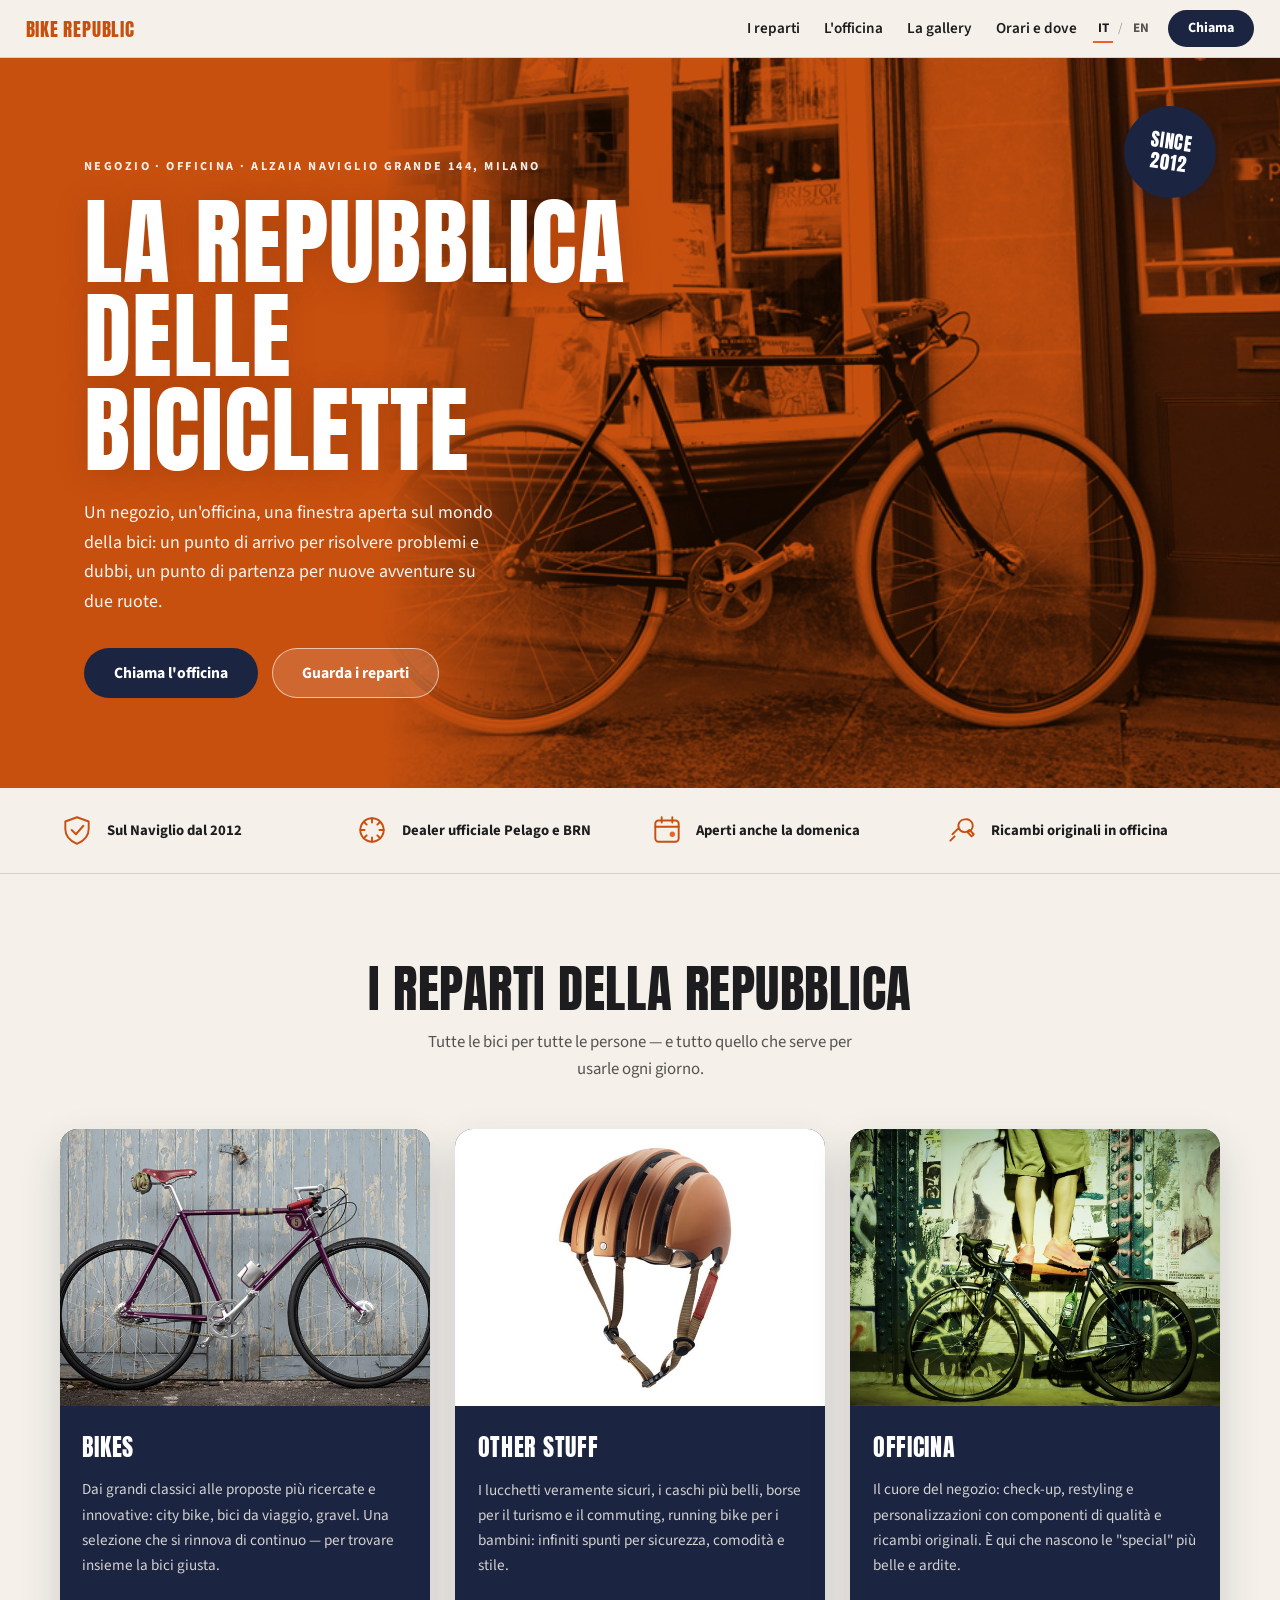
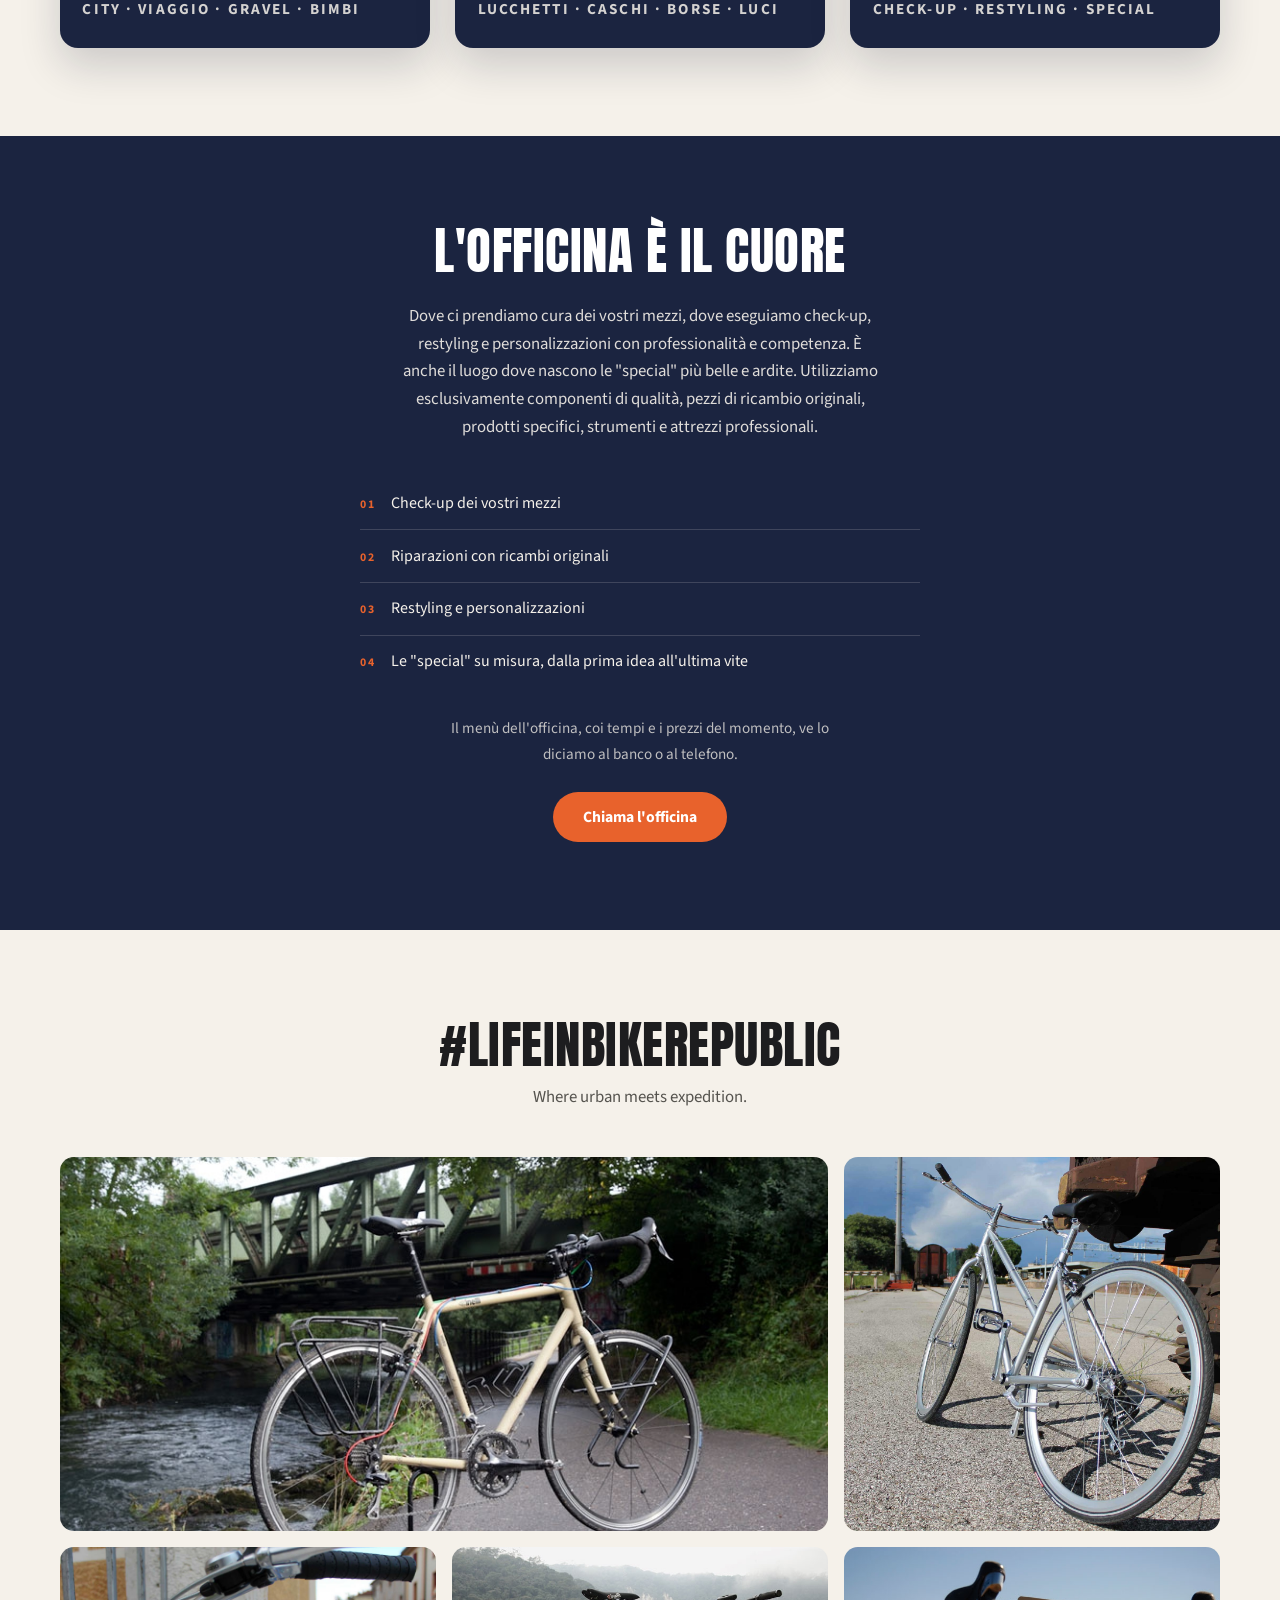
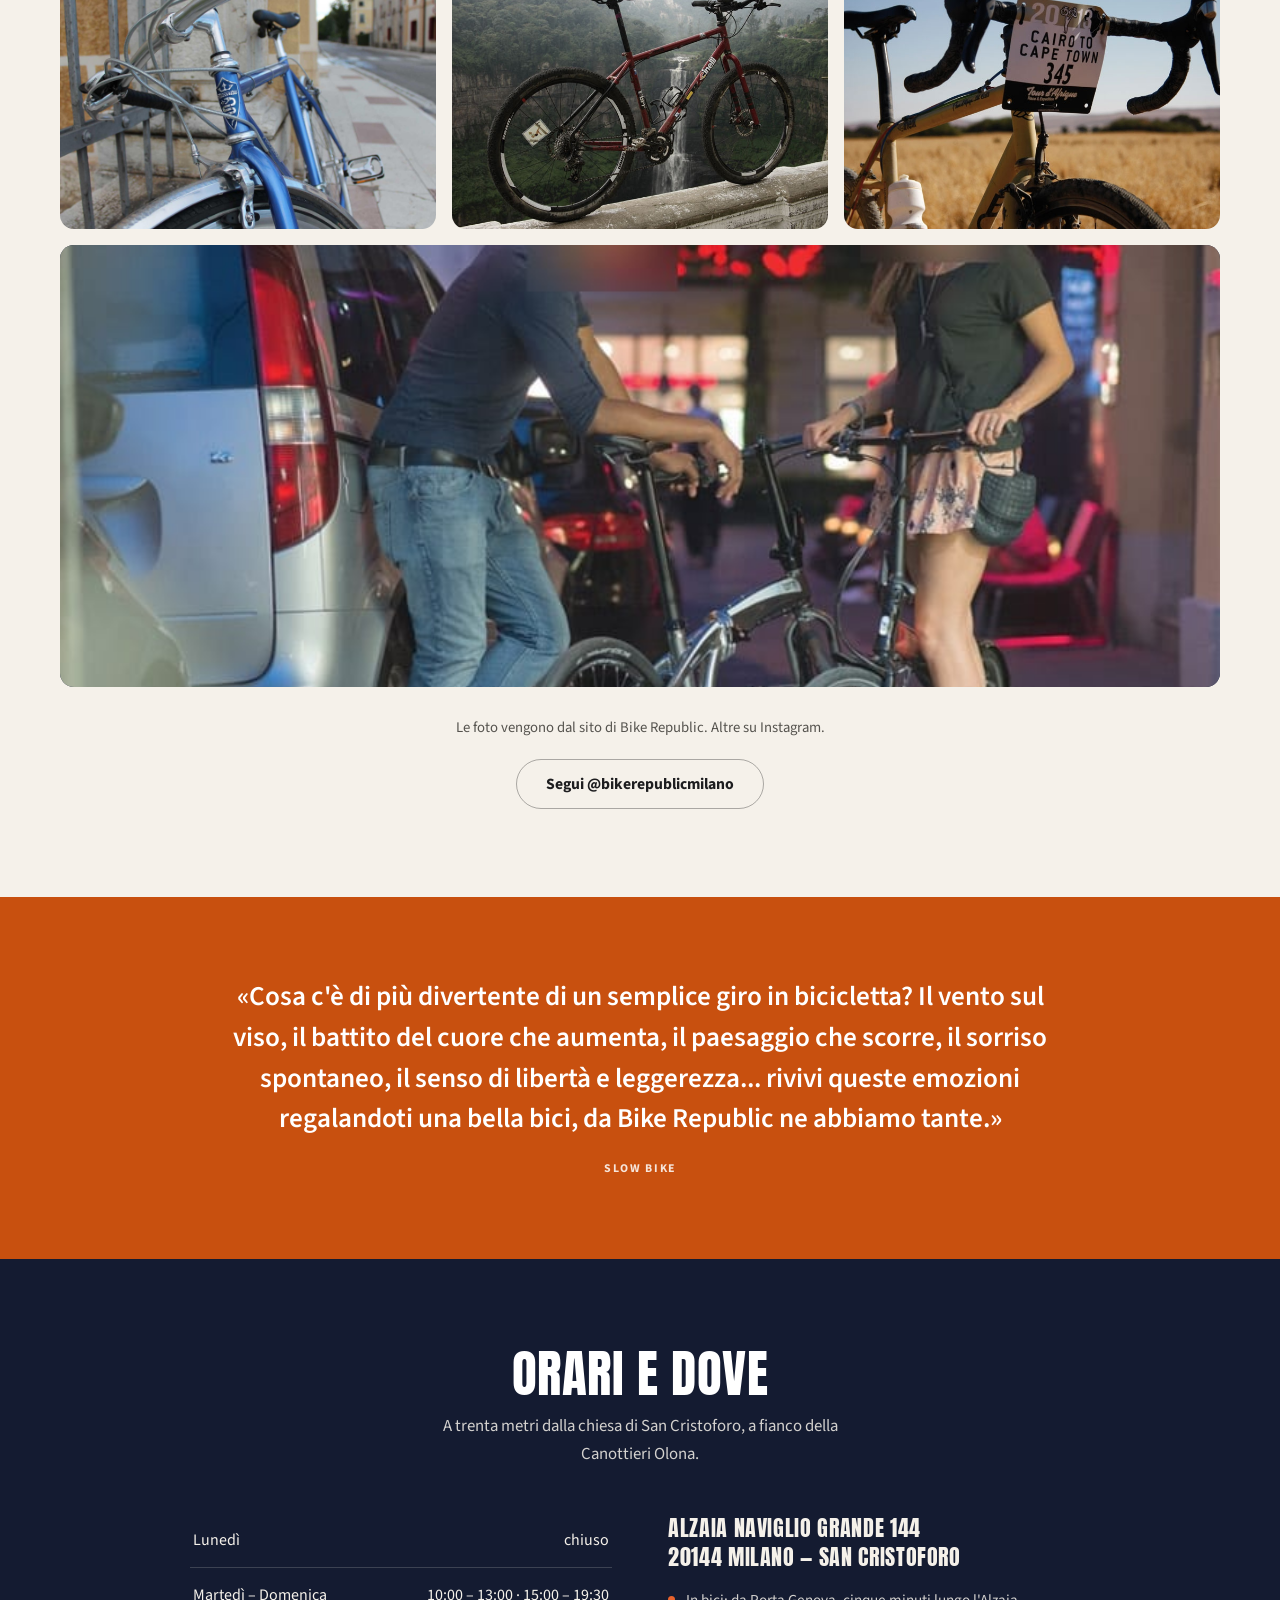
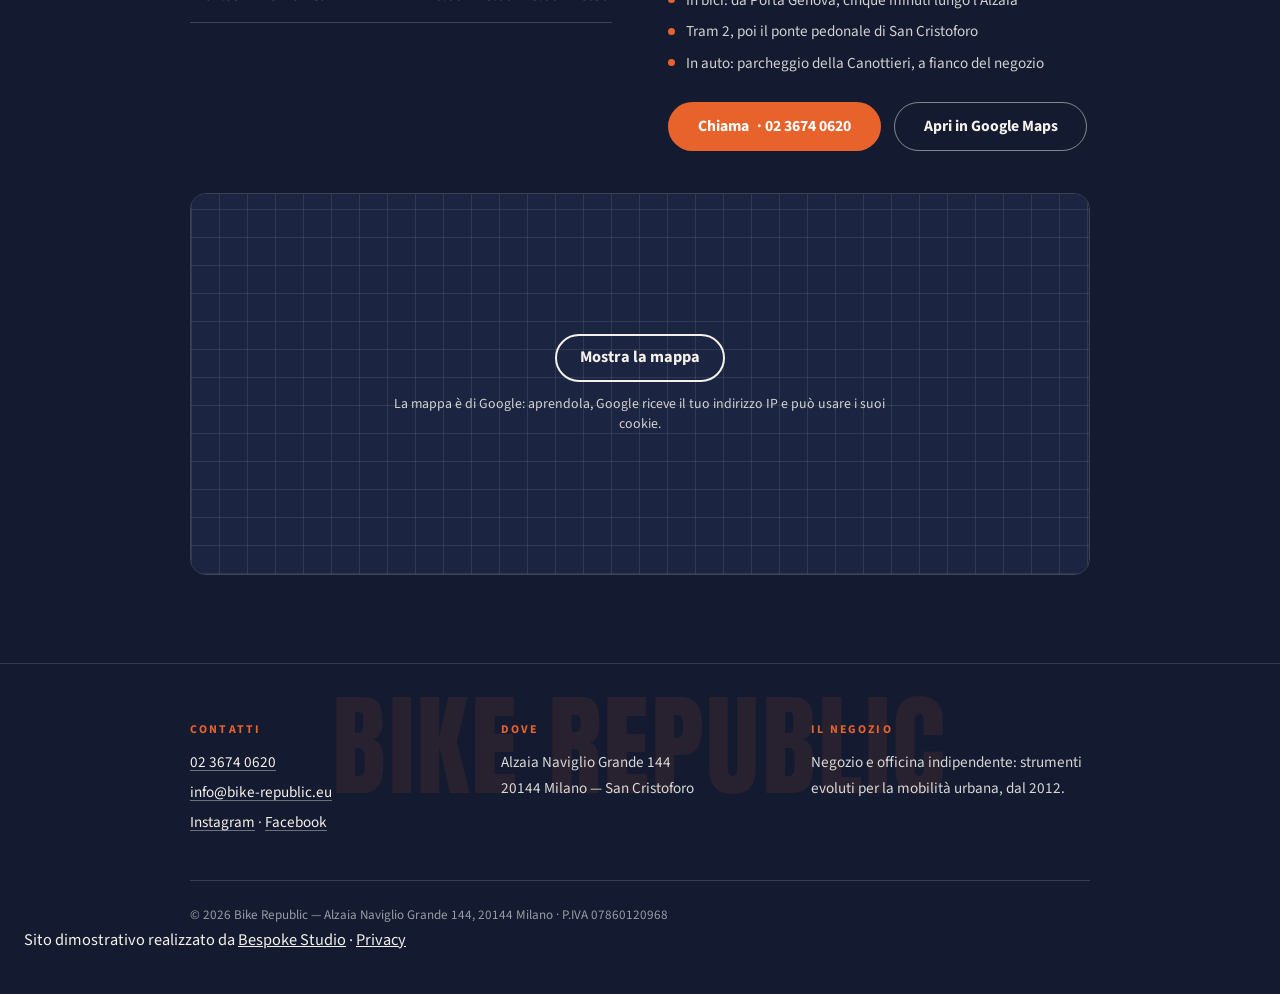
==== commit b197aa16: "Mappa in «Orari e dove», caricata solo al clic Come negli altri siti della flotta: un riquadro con «" ====
--- a/index.html
+++ b/index.html
@@ -20,7 +20,7 @@
   <link rel="apple-touch-icon" href="apple-touch-icon.png?v=1">
   <script>document.documentElement.classList.add('js')</script>
   <link rel="stylesheet" href="fonts/fonts.css?v=1">
-  <link rel="stylesheet" href="css/style.css?v=2">
+  <link rel="stylesheet" href="css/style.css?v=3">
   <script type="application/ld+json">
   {
     "@context": "https://schema.org",
@@ -250,6 +250,9 @@
           </div>
         </div>
       </div>
+      <div class="mappa-dove">
+        <div class="mappa-clic" data-mappa-clic style="--mappa-h: 380px"><template><iframe title="Mappa: Alzaia Naviglio Grande 144, Milano" src="https://maps.google.com/maps?q=Alzaia%20Naviglio%20Grande%20144%2C%2020144%20Milano&amp;z=16&amp;output=embed" width="600" height="380" loading="lazy" referrerpolicy="no-referrer-when-downgrade"></iframe></template><div class="mappa-clic__velo"><a class="mappa-clic__btn" href="https://www.google.com/maps/dir/?api=1&amp;destination=Alzaia+Naviglio+Grande+144%2C+20144+Milano" target="_blank" rel="noopener">Mostra la mappa</a><p class="mappa-clic__nota">La mappa è di Google: aprendola, Google riceve il tuo indirizzo IP e può usare i suoi cookie.</p></div></div>
+      </div>
     </section>
 
   </main>
@@ -278,5 +281,6 @@
 </footer>
 
   <script src="js/main.js?v=3"></script>
+  <script src="js/mappa-clic.js?v=1" defer></script>
 </body>
 </html>
--- a/css/style.css
+++ b/css/style.css
@@ -728,6 +728,36 @@
   color: var(--carta);
 }
 
+/* mappa caricata solo al clic (regola privacy della flotta) */
+.mappa-dove {
+  max-width: 900px;
+  margin: 2.6rem auto 0;
+  border-radius: 16px;
+  overflow: hidden;
+  border: 1px solid rgba(245, 241, 234, .18);
+}
+.mappa-dove iframe { display: block; width: 100%; height: 380px; border: 0; }
+.mappa-clic {
+  display: flex; align-items: center; justify-content: center;
+  width: 100%; min-height: var(--mappa-h, 320px); box-sizing: border-box; padding: 24px; text-align: center;
+  background:
+    repeating-linear-gradient(0deg, rgba(245, 241, 234, .10) 0 1px, transparent 1px 28px),
+    repeating-linear-gradient(90deg, rgba(245, 241, 234, .10) 0 1px, transparent 1px 28px),
+    var(--navy);
+  color: var(--carta);
+}
+.mappa-clic__velo { display: flex; flex-direction: column; align-items: center; gap: 12px; max-width: 32em; }
+.mappa-clic__btn {
+  display: inline-block; padding: .75em 1.4em; border: 2px solid currentColor; border-radius: 999px;
+  color: inherit; font: inherit; font-weight: 700; line-height: 1.2; text-decoration: none; background: transparent; cursor: pointer;
+}
+.mappa-clic__btn:hover, .mappa-clic__btn:focus-visible { background: rgba(245, 241, 234, .12); }
+.mappa-clic__nota { margin: 0; font-size: .85em; line-height: 1.45; color: rgba(245, 241, 234, .85); }
+@media (max-width: 760px) {
+  .mappa-dove { max-width: 480px; }
+  .mappa-dove iframe { height: 320px; }
+}
+
 .orari-dove {
   display: grid;
   grid-template-columns: minmax(0, 1fr) minmax(0, 1fr);
